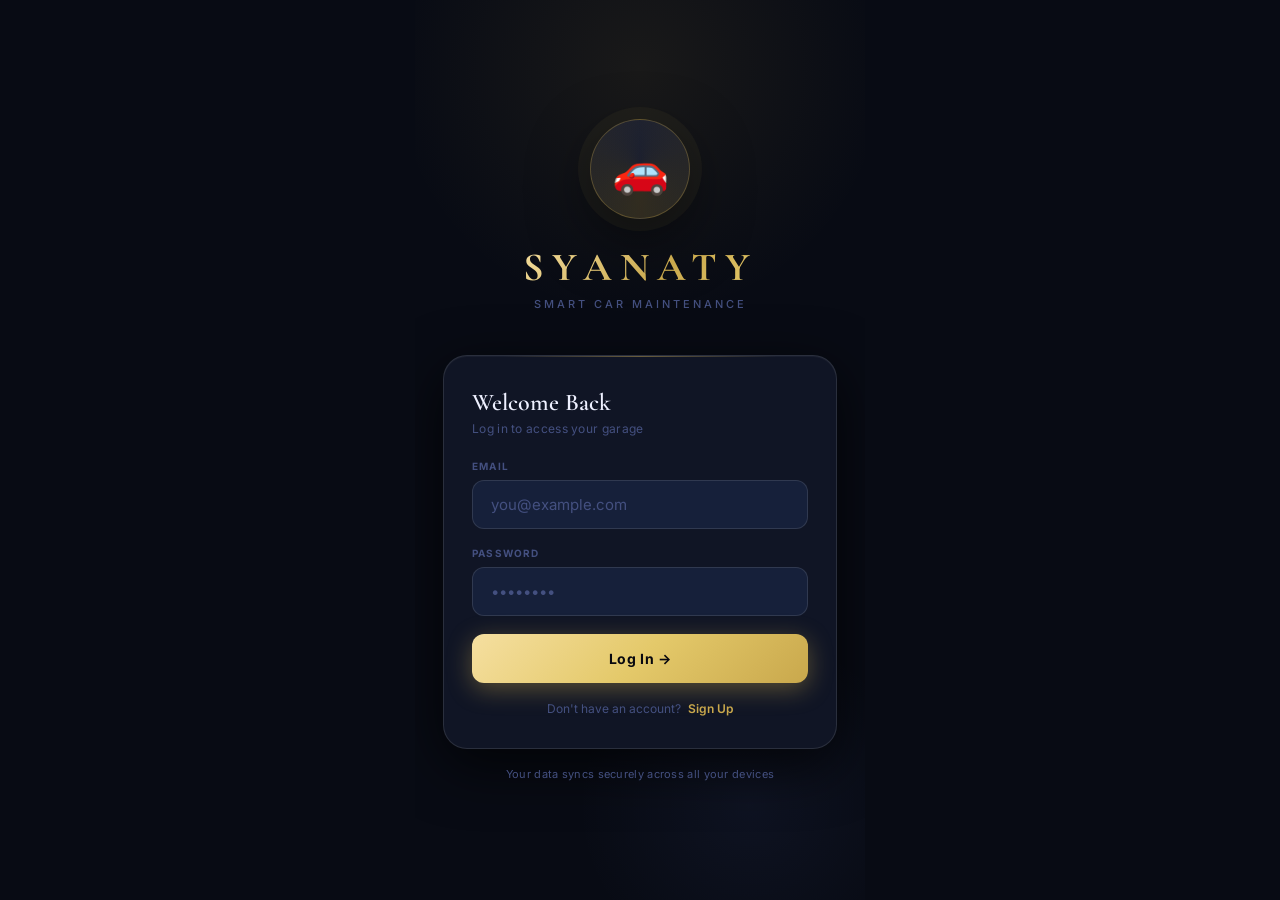
==== index.html @ b3ed62c1 "remove subfolder" ====
<!DOCTYPE html>
<html lang="en" dir="ltr">
<head>
<meta charset="UTF-8">
<meta name="viewport" content="width=device-width, initial-scale=1.0, maximum-scale=1.0, user-scalable=no">
<title>SYANATY – Smart Car Maintenance</title>

<!-- ═══ PWA / iOS META ═══ -->
<meta name="application-name" content="SYANATY">
<meta name="apple-mobile-web-app-capable" content="yes">
<meta name="apple-mobile-web-app-status-bar-style" content="black-translucent">
<meta name="apple-mobile-web-app-title" content="SYANATY">
<meta name="mobile-web-app-capable" content="yes">
<meta name="theme-color" content="#080B14">
<meta name="description" content="Smart Car Maintenance Tracker">
<link rel="preconnect" href="https://fonts.googleapis.com">
<link href="https://fonts.googleapis.com/css2?family=Cormorant+Garamond:wght@500;600;700&family=Inter:wght@400;500;600;700&display=swap" rel="stylesheet">
<link rel="stylesheet" href="styles.css">
</head>
<body>
<div id="app">

<!-- ══ LOGIN ══ -->
<div id="loginScreen">
  <div class="login-emblem">🚗</div>
  <div class="login-wordmark">SYANATY</div>
  <div class="login-tagline">Smart Car Maintenance</div>
  <div class="login-card">
    <div class="l-title" id="authTitle">Welcome Back</div>
    <div class="l-sub" id="authSub">Log in to access your garage</div>

    <div id="nameFieldWrap" style="display:none">
      <label class="f-label">Your Name</label>
      <input class="f-input" id="nameInput" type="text" placeholder="e.g. Ahmed" autocomplete="name">
    </div>

    <label class="f-label">Email</label>
    <input class="f-input" id="emailInput" type="email" placeholder="you@example.com" autocomplete="email">

    <label class="f-label">Password</label>
    <input class="f-input" id="passwordInput" type="password" placeholder="••••••••" autocomplete="current-password">

    <button class="btn-gold" id="authSubmitBtn" onclick="handleAuthSubmit()">Log In →</button>

    <div id="authError" style="display:none;color:var(--red);font-size:12px;margin-top:12px;text-align:center;line-height:1.6"></div>
    <div id="authLoading" style="display:none;color:var(--txt3);font-size:12px;margin-top:12px;text-align:center">Please wait…</div>

    <div style="text-align:center;margin-top:18px;font-size:12px;color:var(--txt3)">
      <span id="authToggleText">Don't have an account?</span>
      <a href="#" id="authToggleLink" onclick="toggleAuthMode();return false;" style="color:var(--gold);font-weight:600;text-decoration:none;margin-left:4px">Sign Up</a>
    </div>
  </div>
  <div class="l-footer">Your data syncs securely across all your devices</div>
</div>

<!-- ══ EMAIL CONFIRMATION PENDING ══ -->
<div id="confirmScreen" style="display:none;flex-direction:column;align-items:center;justify-content:center;min-height:100dvh;padding:32px 28px;background:var(--bg)">
  <div class="login-emblem">📧</div>
  <div class="login-wordmark" style="font-size:24px;letter-spacing:4px">CHECK YOUR EMAIL</div>
  <div class="login-card" style="text-align:center;margin-top:24px">
    <div class="l-title">Almost there!</div>
    <div class="l-sub" style="margin-bottom:20px">
      We sent a confirmation link to<br><strong id="confirmEmailDisplay" style="color:var(--gold2)"></strong>
    </div>
    <div style="font-size:13px;color:var(--txt2);line-height:1.7;margin-bottom:20px">
      Click the link in that email, then come back here and log in.
    </div>
    <button class="btn-gold" onclick="showLoginMode()">Back to Log In</button>
  </div>
</div>

<!-- ══ MAIN APP ══ -->
<div id="mainApp" style="display:none;flex-direction:column;height:100%;position:relative;overflow:hidden;">

  <div id="header">
    <div class="hdr-brand">
      <div class="hdr-icon">🚗</div>
      <div class="hdr-name">SYANATY</div>
    </div>
    <div class="hdr-car">
      <div class="hdr-car-name" id="headerCarName">My Car</div>
      <div class="hdr-odo">📍 <span id="headerOdo">0</span> km</div>
    </div>
    <div class="hdr-actions">
      <button class="icon-btn" title="Update Odometer" onclick="openModal('odoModal')">🔢</button>
      <button class="icon-btn" title="Toggle Theme" id="darkToggle" onclick="toggleDark()">☀️</button>
      <button class="icon-btn" title="Log Out" onclick="logout()">🚪</button>
    </div>
  </div>

  <div id="screens">

    <!-- GARAGE -->
    <div class="screen active" id="garageScreen">
      <div id="carCardContainer"></div>
      <div class="stats-grid" id="statsGrid"></div>
      <button class="add-car-btn" onclick="showToast('Multi-vehicle support coming soon!','info')">
        ＋ Add Another Vehicle
      </button>
    </div>

    <!-- CATALOG -->
    <div class="screen" id="catalogScreen">
      <div class="cat-header">
        <div>
          <div class="pg-title">Parts Catalog</div>
          <div class="pg-sub">Replacement interval tracking</div>
        </div>
        <button class="dev-btn" onclick="openDevPassword()">🛠️</button>
      </div>
      <div class="notice-banner">
        <span style="font-size:15px;flex-shrink:0;margin-top:1px">⚠️</span>
        <span>Egypt conditions — heat, dust, congestion — may reduce service intervals by up to 20%. Consider earlier replacements.</span>
      </div>
      <div id="partsList"></div>
    </div>

    <!-- HISTORY -->
    <div class="screen" id="historyScreen">
      <div class="pg-title">Maintenance History</div>
      <div class="pg-sub">Full service record</div>
      <button class="urgent-add-btn" onclick="openModal('urgentModal')">🚨 Add Urgent Record</button>
      <div class="filter-row">
        <button class="filter-btn active" id="filterAll"    onclick="setFilter('all')">All Records</button>
        <button class="filter-btn"        id="filterUrgent" onclick="setFilter('urgent')">Urgent Only</button>
      </div>
      <button class="export-btn" onclick="exportPDF()">📄 Export PDF Report</button>
      <div class="timeline" id="historyTimeline"></div>
    </div>

    <!-- EXPENSES -->
    <div class="screen" id="expensesScreen">
      <div class="pg-title">Expense Tracker</div>
      <div class="pg-sub">Monthly spending overview</div>
      <select class="month-sel" id="monthSelector" onchange="renderExpenses()"></select>
      <div class="exp-cards">
        <div class="exp-card fuel">
          <div class="exp-icon">⛽</div>
          <div class="exp-amt" id="fuelTotal">0</div>
          <div class="exp-lbl">Fuel · EGP</div>
        </div>
        <div class="exp-card maint">
          <div class="exp-icon">🔧</div>
          <div class="exp-amt" id="maintTotal">0</div>
          <div class="exp-lbl">Service · EGP</div>
        </div>
      </div>
      <div class="total-card">
        <div class="total-lbl">Total This Month</div>
        <div class="total-amt" id="monthTotal">0 EGP</div>
      </div>
      <button class="add-exp-btn" onclick="openModal('fuelModal')">⛽ Add Fuel Expense</button>
      <div class="txn-list" id="transactionList"></div>
    </div>

    <!-- PART DETAIL -->
    <div class="screen" id="partDetailScreen">
      <button class="back-btn" onclick="closePartDetail()">← Back to Catalog</button>
      <div class="pg-title" id="detailPartName"></div>
      <div class="detail-circ" id="detailCircle"></div>
      <div class="detail-grid" id="detailGrid"></div>
      <div class="tips-box" id="detailTips"></div>
      <div style="margin-top:14px">
        <button class="replace-btn" id="detailReplaceBtn" style="margin-left:0;font-size:14px;padding:14px">✅ Mark as Replaced</button>
      </div>
    </div>

  </div><!-- /screens -->

  <div id="bottomNav">
    <button class="nav-tab active" data-tab="garageScreen"  onclick="switchTab('garageScreen',this)">
      <span class="nav-icon">🏠</span><span class="nav-lbl">Garage</span>
    </button>
    <button class="nav-tab" data-tab="catalogScreen" onclick="switchTab('catalogScreen',this)">
      <span class="nav-icon">📋</span><span class="nav-lbl">Catalog</span>
    </button>
    <button class="nav-tab" data-tab="historyScreen" onclick="switchTab('historyScreen',this)">
      <span class="nav-icon">🕐</span><span class="nav-lbl">History</span>
    </button>
    <button class="nav-tab" data-tab="expensesScreen" onclick="switchTab('expensesScreen',this)">
      <span class="nav-icon">💰</span><span class="nav-lbl">Expenses</span>
    </button>
  </div>

</div><!-- /mainApp -->
</div><!-- /app -->


<div id="toast"></div>

<!-- CONFIRM -->
<div class="conf-ov" id="confirmOverlay">
  <div class="conf-box">
    <div class="conf-icon" id="confirmIcon">⚠️</div>
    <div class="conf-title" id="confirmTitle">Are you sure?</div>
    <div class="conf-msg"   id="confirmMsg">This action cannot be undone.</div>
    <div class="conf-acts">
      <button class="btn-ms" style="flex:1" onclick="closeConfirm()">Cancel</button>
      <button class="btn-mp red" style="flex:1" id="confirmOkBtn">Delete</button>
    </div>
  </div>
</div>


<!-- MODAL: Edit Car -->
<div class="modal-ov" id="carModal"><div class="modal">
  <span class="modal-handle"></span>
  <div class="modal-title">Edit Vehicle</div>
  <div class="modal-field"><label>Vehicle Name</label><input class="modal-input" id="editCarName" placeholder="e.g. My Peugeot 208"></div>
  <div class="modal-field"><label>Year</label><input class="modal-input" id="editCarYear" type="number" placeholder="2020"></div>
  <div class="modal-field">
    <label>Vehicle Icon</label>
    <div style="display:flex;align-items:center;gap:14px;margin-top:6px">
      <span id="selectedEmoji" style="font-size:34px">🚗</span>
      <div style="display:flex;gap:10px;flex-wrap:wrap">
        ${['🚗','🚙','🚕','🏎️','🚐','🚌','🛻','🚓'].map(e=>`<button onclick="selectEmoji('${e}')" style="font-size:24px;background:none;border:none;cursor:pointer;transition:transform .15s" onmouseover="this.style.transform='scale(1.3)'" onmouseout="this.style.transform='scale(1)'">${e}</button>`).join('')}
      </div>
    </div>
  </div>
  <div class="modal-actions">
    <button class="btn-ms" onclick="closeModal('carModal')">Cancel</button>
    <button class="btn-mp" onclick="saveCarDetails()">Save Changes</button>
  </div>
</div></div>

<!-- MODAL: Odometer -->
<div class="modal-ov" id="odoModal"><div class="modal">
  <span class="modal-handle"></span>
  <div class="modal-title">Update Odometer</div>
  <div class="modal-field"><label>Current Reading (km)</label><input class="modal-input" id="newOdo" type="number" placeholder="e.g. 45000"></div>
  <div class="modal-actions">
    <button class="btn-ms" onclick="closeModal('odoModal')">Cancel</button>
    <button class="btn-mp" onclick="updateOdometer()">Update</button>
  </div>
</div></div>

<!-- MODAL: Replace -->
<div class="modal-ov" id="replaceModal"><div class="modal">
  <span class="modal-handle"></span>
  <div class="modal-title">Mark as Replaced</div>
  <div style="background:var(--gold-a);border:1px solid var(--gold-b);border-radius:var(--r-xs);padding:12px 14px;margin-bottom:18px;font-size:13px;color:var(--gold2);font-weight:600" id="replacePartName"></div>
  <div class="modal-field"><label>Replacement Date</label><input class="modal-input" id="replaceDate" type="date"></div>
  <div class="modal-field"><label>Odometer at Replacement (km)</label><input class="modal-input" id="replaceKM" type="number"></div>
  <div class="modal-field"><label>Cost (EGP)</label><input class="modal-input" id="replaceCost" type="number" placeholder="e.g. 350"></div>
  <div class="modal-actions">
    <button class="btn-ms" onclick="closeModal('replaceModal')">Cancel</button>
    <button class="btn-mp" onclick="confirmReplacement()">✅ Confirm</button>
  </div>
</div></div>

<!-- MODAL: Dev Password -->
<div class="modal-ov" id="devPwModal"><div class="modal">
  <span class="modal-handle"></span>
  <div class="modal-title">🛠️ Developer Access</div>
  <div class="modal-field"><label>Password</label><input class="modal-input" id="devPwInput" type="password" placeholder="Enter password"></div>
  <div class="modal-actions">
    <button class="btn-ms" onclick="closeModal('devPwModal')">Cancel</button>
    <button class="btn-mp" onclick="checkDevPassword()">Unlock</button>
  </div>
</div></div>

<!-- MODAL: Dev Panel -->
<div class="modal-ov" id="devModal"><div class="modal">
  <span class="modal-handle"></span>
  <div class="dev-ph">
    <div class="modal-title" style="margin-bottom:0">🛠️ Developer Panel</div>
    <button class="icon-btn" onclick="closeModal('devModal')">✕</button>
  </div>
  <div id="devPartsList"></div>
  <div class="add-part-sec">
    <h3>Add New Part</h3>
    <div class="modal-field"><label>Part Name</label><input class="modal-input" id="newPartName" placeholder="e.g. Cabin Air Filter"></div>
    <div class="modal-field"><label>Interval (km)</label><input class="modal-input" id="newPartKM" type="number" placeholder="15000"></div>
    <div class="modal-field"><label>Interval (months)</label><input class="modal-input" id="newPartMonths" type="number" placeholder="12"></div>
    <div class="modal-field"><label>Cost (EGP)</label><input class="modal-input" id="newPartCost" type="number" placeholder="200"></div>
    <button class="btn-mp" style="width:100%" onclick="addNewPart()">Add Part</button>
  </div>
</div></div>

<!-- MODAL: Edit Part -->
<div class="modal-ov" id="editPartModal"><div class="modal">
  <span class="modal-handle"></span>
  <div class="modal-title">Edit Part</div>
  <input type="hidden" id="editPartId">
  <div class="modal-field"><label>Part Name</label><input class="modal-input" id="editPartName"></div>
  <div class="modal-field"><label>Interval (km)</label><input class="modal-input" id="editPartKM" type="number"></div>
  <div class="modal-field"><label>Interval (months)</label><input class="modal-input" id="editPartMonths" type="number"></div>
  <div class="modal-field"><label>Last Replaced KM</label><input class="modal-input" id="editPartLastKM" type="number"></div>
  <div class="modal-field"><label>Last Replaced Date</label><input class="modal-input" id="editPartLastDate" type="date"></div>
  <div class="modal-field"><label>Cost (EGP)</label><input class="modal-input" id="editPartCost" type="number"></div>
  <div class="modal-actions">
    <button class="btn-ms" onclick="closeModal('editPartModal')">Cancel</button>
    <button class="btn-mp" onclick="savePartEdit()">Save</button>
  </div>
</div></div>

<!-- MODAL: Urgent -->
<div class="modal-ov" id="urgentModal"><div class="modal">
  <span class="modal-handle"></span>
  <div class="modal-title">🚨 Urgent Record</div>
  <div class="modal-field"><label>Service / Issue</label><input class="modal-input" id="urgentService" placeholder="e.g. Brake failure repair"></div>
  <div class="modal-field"><label>Date</label><input class="modal-input" id="urgentDate" type="date"></div>
  <div class="modal-field"><label>Odometer (km)</label><input class="modal-input" id="urgentMileage" type="number"></div>
  <div class="modal-field"><label>Cost (EGP)</label><input class="modal-input" id="urgentCost" type="number"></div>
  <div class="modal-actions">
    <button class="btn-ms" onclick="closeModal('urgentModal')">Cancel</button>
    <button class="btn-mp red" onclick="saveUrgentRecord()">Add Record</button>
  </div>
</div></div>

<!-- MODAL: Edit History -->
<div class="modal-ov" id="editHistoryModal"><div class="modal">
  <span class="modal-handle"></span>
  <div class="modal-title">Edit Record</div>
  <input type="hidden" id="editHistoryId">
  <div class="modal-field"><label>Service</label><input class="modal-input" id="editHistoryService"></div>
  <div class="modal-field"><label>Date</label><input class="modal-input" id="editHistoryDate" type="date"></div>
  <div class="modal-field"><label>Odometer (km)</label><input class="modal-input" id="editHistoryMileage" type="number"></div>
  <div class="modal-field"><label>Cost (EGP)</label><input class="modal-input" id="editHistoryCost" type="number"></div>
  <div class="modal-actions">
    <button class="btn-ms" onclick="closeModal('editHistoryModal')">Cancel</button>
    <button class="btn-mp" onclick="saveHistoryEdit()">Save Changes</button>
  </div>
</div></div>

<!-- MODAL: Parts Alert -->
<div class="modal-ov" id="partsAlertModal"><div class="modal">
  <span class="modal-handle"></span>
  <div style="display:flex;align-items:center;gap:12px;margin-bottom:20px">
    <span id="partsAlertIcon" style="font-size:26px"></span>
    <div class="modal-title" style="margin-bottom:0" id="partsAlertTitle"></div>
  </div>
  <div id="partsAlertList"></div>
  <div style="margin-top:16px">
    <button class="btn-mp" onclick="closeModal('partsAlertModal');switchTab('catalogScreen',document.querySelector('[data-tab=catalogScreen]'))">View Full Catalog →</button>
  </div>
</div></div>

<!-- MODAL: Fuel -->
<div class="modal-ov" id="fuelModal"><div class="modal">
  <span class="modal-handle"></span>
  <div class="modal-title">⛽ Add Fuel Expense</div>
  <div class="modal-field"><label>Amount (EGP)</label><input class="modal-input" id="fuelAmount" type="number" placeholder="e.g. 500"></div>
  <div class="modal-field"><label>Note</label><input class="modal-input" id="fuelNote" placeholder="e.g. Full tank"></div>
  <div class="modal-field"><label>Date</label><input class="modal-input" id="fuelDate" type="date"></div>
  <div class="modal-actions">
    <button class="btn-ms" onclick="closeModal('fuelModal')">Cancel</button>
    <button class="btn-mp grn" onclick="saveFuelExpense()">Add Expense</button>
  </div>
</div></div>

<script>
// ══════════════════════════════════════════
//  API CONFIG
// ══════════════════════════════════════════
const API_BASE = 'https://momenihab.pythonanywhere.com';

const TIPS = {
  'Engine Oil':          ['Change oil every 5,000 km in Egyptian climate — heat degrades oil faster.','Use full-synthetic for better protection at high temperatures.','Check oil level monthly between changes.'],
  'Oil Filter':          ['Always replace the oil filter with every oil change.','A clogged filter reduces engine protection significantly.','Use OEM or quality aftermarket filters.'],
  'Air Filter':          ['Dusty Cairo roads clog filters faster — inspect every 5,000 km.','A dirty filter reduces fuel efficiency by up to 10%.','Tap gently to remove loose dust between changes.'],
  'Brake Pads (Front)':  ['Squealing sounds mean brake pads need inspection immediately.','City traffic causes faster brake wear than highway driving.','Always replace front pads as a pair.'],
  'Brake Pads (Rear)':   ['Monitor rear pads alongside front — replace as sets where possible.','Softer rear pads degrade faster with heavy loads.'],
  'Spark Plugs':         ['Worn plugs cause rough idling and poor fuel economy.','Iridium plugs last significantly longer than standard copper.','Check plug condition during every major tune-up.'],
  'Battery':             ['Extreme summer heat reduces battery life significantly.','Clean terminal corrosion with a baking soda solution.','Test battery health annually after the second year.'],
  'Timing Belt':         ['Never delay timing belt replacement — failure destroys the engine.','Always replace the water pump and tensioner at the same time.','Record the exact mileage and date of every replacement.'],
};

const DEFAULT_PARTS_SEED = [
  {name:'Engine Oil',           interval_km:5000,  interval_months:3,  cost_new:350},
  {name:'Oil Filter',           interval_km:5000,  interval_months:3,  cost_new:80},
  {name:'Air Filter',           interval_km:15000, interval_months:12, cost_new:150},
  {name:'Cabin Air Filter',     interval_km:15000, interval_months:12, cost_new:120},
  {name:'Spark Plugs',          interval_km:30000, interval_months:24, cost_new:600},
  {name:'Brake Pads (Front)',   interval_km:30000, interval_months:24, cost_new:800},
  {name:'Brake Pads (Rear)',    interval_km:50000, interval_months:36, cost_new:600},
  {name:'Timing Belt',          interval_km:60000, interval_months:48, cost_new:2500},
  {name:'Coolant',              interval_km:40000, interval_months:24, cost_new:400},
  {name:'Transmission Fluid',   interval_km:60000, interval_months:48, cost_new:900},
  {name:'Brake Fluid',          interval_km:40000, interval_months:24, cost_new:250},
  {name:'Battery',              interval_km:80000, interval_months:48, cost_new:3000},
  {name:'Tire Rotation',        interval_km:10000, interval_months:6,  cost_new:200},
  {name:'Wipers',               interval_km:20000, interval_months:12, cost_new:200},
  {name:'Power Steering Fluid', interval_km:50000, interval_months:36, cost_new:300},
];

function ds(offset=0) {
  const d=new Date(); d.setDate(d.getDate()+offset);
  return d.toISOString().split('T')[0];
}

// ══════════════════════════════════════════
//  SESSION (tokens persist so a refresh doesn't log you out;
//  the actual car/parts/history/expenses data is NOT cached here —
//  it's re-fetched from the API each login, kept only in memory after that)
// ══════════════════════════════════════════
function loadSession(){ try{const v=localStorage.getItem('sy_session');return v?JSON.parse(v):null}catch{return null} }
function saveSession(s){ localStorage.setItem('sy_session', JSON.stringify(s)); }
function clearSession(){ localStorage.removeItem('sy_session'); }

let session  = loadSession();          // {access_token, refresh_token, user_id, email}
let car      = null;
let parts    = [];
let history  = [];
let expenses = {};                     // keyed by "YYYY-MM" -> {fuel, maintenance, entries:[]}
let isDark   = (localStorage.getItem('sy_dark') !== 'false');  // theme pref can stay local, it's not user data
let hFilter  = 'all';
let curPartId= null;
let authMode = 'login'; // 'login' | 'signup'

// ══════════════════════════════════════════
//  API CLIENT
// ══════════════════════════════════════════
async function api(path, { method='GET', body=null, auth=true } = {}) {
  const headers = { 'Content-Type': 'application/json' };
  if (auth) {
    if (!session?.access_token) throw new Error('Not logged in');
    headers['Authorization'] = 'Bearer ' + session.access_token;
  }
  let res;
  try {
    res = await fetch(API_BASE + path, {
      method,
      headers,
      body: body ? JSON.stringify(body) : undefined,
    });
  } catch (e) {
    throw new Error('Could not reach the server. Check your connection and try again.');
  }
  let data;
  try { data = await res.json(); } catch { data = null; }
  if (!res.ok) {
    throw new Error(data?.detail || `Request failed (${res.status})`);
  }
  return data;
}


// ══════════════════════════════════════════
//  BOOT
// ══════════════════════════════════════════
window.addEventListener('DOMContentLoaded',()=>{
  applyTheme();
  setupMonths();
  if (session?.access_token) {
    bootApp();
  }
});

function applyTheme(){
  const on=!isDark;
  document.documentElement.classList.toggle('light',on);
  const btn=document.getElementById('darkToggle');
  if(btn) btn.textContent = isDark?'☀️':'🌙';
}
function toggleDark(){ isDark=!isDark; localStorage.setItem('sy_dark', isDark); applyTheme(); }

// ══════════════════════════════════════════
//  AUTH — SIGNUP / LOGIN
// ══════════════════════════════════════════
function toggleAuthMode(){
  authMode = authMode === 'login' ? 'signup' : 'login';
  document.getElementById('nameFieldWrap').style.display = authMode === 'signup' ? 'block' : 'none';
  document.getElementById('authTitle').textContent = authMode === 'signup' ? 'Create Account' : 'Welcome Back';
  document.getElementById('authSub').textContent = authMode === 'signup' ? 'Sign up to start tracking' : 'Log in to access your garage';
  document.getElementById('authSubmitBtn').textContent = authMode === 'signup' ? 'Sign Up →' : 'Log In →';
  document.getElementById('authToggleText').textContent = authMode === 'signup' ? 'Already have an account?' : "Don't have an account?";
  document.getElementById('authToggleLink').textContent = authMode === 'signup' ? 'Log In' : 'Sign Up';
  hideAuthError();
}
function showLoginMode(){
  document.getElementById('confirmScreen').style.display='none';
  document.getElementById('loginScreen').style.display='flex';
  if (authMode !== 'login') toggleAuthMode();
}
function hideAuthError(){ document.getElementById('authError').style.display='none'; }
function showAuthError(msg){
  const el=document.getElementById('authError');
  el.textContent = msg; el.style.display='block';
}
function setAuthLoading(on){
  document.getElementById('authLoading').style.display = on ? 'block' : 'none';
  document.getElementById('authSubmitBtn').style.display = on ? 'none' : 'block';
}

async function handleAuthSubmit(){
  hideAuthError();
  const email = document.getElementById('emailInput').value.trim();
  const password = document.getElementById('passwordInput').value;
  if (!email || !password) { showAuthError('Please enter both email and password.'); return; }

  if (authMode === 'signup') {
    const name = document.getElementById('nameInput').value.trim();
    if (!name) { showAuthError('Please enter your name.'); return; }
    setAuthLoading(true);
    try {
      const result = await api('/auth/signup', { auth:false, method:'POST', body:{ email, password, name } });
      setAuthLoading(false);
      if (result.access_token) {
        // Email confirmation not required on this Supabase project — log straight in
        session = { access_token: result.access_token, refresh_token: result.refresh_token, user_id: result.user_id, email: result.email };
        saveSession(session);
        await seedDefaultParts(); // first-time setup
        await bootApp();
      } else {
        // Email confirmation required — show the pending screen
        document.getElementById('confirmEmailDisplay').textContent = email;
        document.getElementById('loginScreen').style.display='none';
        document.getElementById('confirmScreen').style.display='flex';
      }
    } catch (e) {
      setAuthLoading(false);
      showAuthError(e.message);
    }
  } else {
    setAuthLoading(true);
    try {
      const result = await api('/auth/login', { auth:false, method:'POST', body:{ email, password } });
      setAuthLoading(false);
      session = { access_token: result.access_token, refresh_token: result.refresh_token, user_id: result.user_id, email: result.email };
      saveSession(session);
      await bootApp();
    } catch (e) {
      setAuthLoading(false);
      showAuthError(e.message);
    }
  }
}

function logout(){
  showConfirm('Log Out?', 'You can log back in anytime — your data stays safely in the cloud.', () => {
    session = null; clearSession();
    car = null; parts = []; history = []; expenses = {};
    document.getElementById('mainApp').style.display='none';
    document.getElementById('confirmScreen').style.display='none';
    document.getElementById('loginScreen').style.display='flex';
    document.getElementById('emailInput').value='';
    document.getElementById('passwordInput').value='';
  }, '👋');
}

// Seeds the default 15-part catalog for a brand-new account (one-time, after first signup)
async function seedDefaultParts(){
  try {
    const cars = await api('/cars');
    const myCar = cars[0];
    if (!myCar) return;
    for (const p of DEFAULT_PARTS_SEED) {
      await api('/parts', { method:'POST', body:{
        car_id: myCar.id,
        name: p.name,
        interval_km: p.interval_km,
        interval_months: p.interval_months,
        last_replaced_km: 0,
        last_replaced_date: ds(-30),
        cost_new: p.cost_new,
      }});
    }
  } catch (e) {
    console.error('Seeding default parts failed:', e);
  }
}

// ══════════════════════════════════════════
//  APP BOOT — loads all data fresh from the API, then shows the app
// ══════════════════════════════════════════
async function bootApp(){
  document.getElementById('loginScreen').style.display='none';
  document.getElementById('confirmScreen').style.display='none';
  try {
    const cars = await api('/cars');
    if (!cars.length) {
      // Edge case: account exists but has no car yet (shouldn't normally happen)
      const created = await api('/cars', { method:'POST', body:{ name:'My Car', year:2020, emoji:'🚗', odometer:0 } });
      car = created;
      await seedDefaultParts();
    } else {
      car = cars[0];
    }
    await Promise.all([ loadParts(), loadHistory() ]);
    document.getElementById('mainApp').style.display='flex';
    renderAll();
  } catch (e) {
    showToast(e.message || 'Could not load your data. Please try again.', 'error');
    // If the token is bad/expired, send back to login
    if (String(e.message).toLowerCase().includes('expired') || String(e.message).toLowerCase().includes('invalid')) {
      session = null; clearSession();
      document.getElementById('loginScreen').style.display='flex';
    }
  }
}

async function loadParts(){
  const raw = await api(`/parts?car_id=${car.id}`);
  parts = raw.map(fromApiPart);
}
async function loadHistory(){
  const raw = await api(`/history?car_id=${car.id}`);
  history = raw.map(fromApiHistory);
}
async function loadExpensesForMonth(month){
  const raw = await api(`/expenses?car_id=${car.id}&month=${month}`);
  const entries = raw.map(fromApiExpense);
  const fuel = entries.filter(e=>e.type==='fuel').reduce((s,e)=>s+e.amount,0);
  const maintenance = entries.filter(e=>e.type==='maintenance').reduce((s,e)=>s+e.amount,0);
  expenses[month] = { fuel, maintenance, entries };
}

// ── snake_case (API) <-> camelCase (frontend) translation ──
function fromApiPart(p){
  return {
    id: p.id, name: p.name,
    intervalKM: p.interval_km, intervalMonths: p.interval_months,
    lastReplacedKM: p.last_replaced_km, lastReplacedDate: p.last_replaced_date,
    costNew: Number(p.cost_new),
  };
}
function fromApiHistory(h){
  return { id:h.id, date:h.date, mileage:h.mileage, service:h.service, cost:Number(h.cost), urgent:h.urgent };
}
function fromApiExpense(e){
  return { id:e.id, type:e.type, amount:Number(e.amount), note:e.note, date:e.date };
}

function renderAll(){ renderHeader();renderGarage();renderCatalog();renderHistory();renderExpenses(); }

// ══════════════════════════════════════════
//  HEADER
// ══════════════════════════════════════════
function renderHeader(){
  document.getElementById('headerCarName').textContent=car.emoji+' '+car.name;
  document.getElementById('headerOdo').textContent=fmt(car.odometer);
}

// ══════════════════════════════════════════
//  TABS
// ══════════════════════════════════════════
function switchTab(id,btn){
  document.querySelectorAll('.screen').forEach(s=>s.classList.remove('active'));
  document.querySelectorAll('.nav-tab').forEach(t=>t.classList.remove('active'));
  document.getElementById(id).classList.add('active');
  btn.classList.add('active');
  if(id==='expensesScreen') renderExpenses();
}

// ══════════════════════════════════════════
//  GARAGE
// ══════════════════════════════════════════
function renderGarage(){
  document.getElementById('carCardContainer').innerHTML=`
    <div class="car-card ani">
      <span class="cc-emoji">${car.emoji}</span>
      <div class="cc-eyebrow">Your Vehicle</div>
      <div class="cc-name">${car.name}</div>
      <span class="cc-year">${car.year}</span>
      <div class="cc-divider"></div>
      <div class="cc-odo-label">Current Odometer</div>
      <div class="cc-odo-row">
        <div class="cc-odo-val">${fmt(car.odometer)}</div>
        <div class="cc-odo-unit">km</div>
      </div>
      <div class="cc-actions">
        <button class="cc-btn" onclick="openEditCar()">✏️ Edit Details</button>
        <button class="cc-btn" onclick="openModal('odoModal')">🔢 Update KM</button>
      </div>
    </div>`;

  const urg=parts.filter(p=>calcLife(p)<15).length;
  const att=parts.filter(p=>{const l=calcLife(p);return l>=15&&l<30;}).length;
  const tot=history.reduce((s,h)=>s+(h.cost||0),0);

  document.getElementById('statsGrid').innerHTML=`
    <div class="stat-card s-red clickable" onclick="showPartsModal('urgent')">
      <div class="stat-icon-ring si-red">⚠️</div>
      <div class="stat-val c-red">${urg}</div>
      <div class="stat-label">Urgent Parts</div>
      <div class="stat-hint sh-red">Tap to view →</div>
    </div>
    <div class="stat-card s-amber clickable" onclick="showPartsModal('attention')">
      <div class="stat-icon-ring si-amber">🔔</div>
      <div class="stat-val c-amber">${att}</div>
      <div class="stat-label">Need Attention</div>
      <div class="stat-hint sh-amber">Tap to view →</div>
    </div>
    <div class="stat-card">
      <div class="stat-icon-ring si-blue">📋</div>
      <div class="stat-val">${history.length}</div>
      <div class="stat-label">Services Done</div>
    </div>
    <div class="stat-card">
      <div class="stat-icon-ring si-gold">💰</div>
      <div class="stat-val" style="font-size:20px">${fmt(tot)}</div>
      <div class="stat-label">Total Spent (EGP)</div>
    </div>`;
}

// ══════════════════════════════════════════
//  CATALOG
// ══════════════════════════════════════════
function calcLife(p){ return Math.max(0,Math.min(100,((p.intervalKM-(car.odometer-p.lastReplacedKM))/p.intervalKM)*100)); }
function calcExpiry(p){ const d=new Date(p.lastReplacedDate); d.setMonth(d.getMonth()+p.intervalMonths); return d.toISOString().split('T')[0]; }
function calcRemKM(p){ return Math.max(0,p.intervalKM-(car.odometer-p.lastReplacedKM)); }

function renderCatalog(){
  const list=document.getElementById('partsList');
  if(!parts.length){list.innerHTML='<div class="empty"><div class="empty-ico">🔧</div><div class="empty-txt">No parts in catalog. Use the developer panel to add some.</div></div>';return;}
  list.innerHTML=parts.map(p=>{
    const life=calcLife(p), remKM=calcRemKM(p), expiry=calcExpiry(p);
    const bc=life<15?'bg-crit':life<30?'bg-warn':'bg-good';
    const bt=life<15?'Critical':life<30?'Soon':'Good';
    const cc=life<15?'urgent':life<30?'warning':'';
    return `<div class="part-card ${cc} ani" onclick="openDetail('${p.id}')">
      <div class="part-hdr">
        <div class="part-name">${p.name}</div>
        <span class="part-badge ${bc}">${bt}</span>
      </div>
      <div class="part-body">
        <div>${svg(life,56)}</div>
        <div class="part-info">
          <div class="part-row"><span class="pr-lbl">Remaining</span><span class="pr-val" style="color:${life<15?'var(--red)':life<30?'var(--amber)':'var(--green)'};font-family:var(--serif);font-size:14px">${life.toFixed(0)}%</span></div>
          <div class="part-row"><span class="pr-lbl">KM left</span><span class="pr-val">${fmt(remKM)} km</span></div>
          <div class="part-row"><span class="pr-lbl">Due date</span><span class="pr-val">${expiry}</span></div>
          <div class="part-row"><span class="pr-lbl">Interval</span><span class="pr-val">${fmt(p.intervalKM)} km</span></div>
        </div>
      </div>
      <button class="replace-btn ${life<15?'crit':''}" onclick="event.stopPropagation();openReplaceModal('${p.id}')">✅ Mark as Replaced</button>
    </div>`;
  }).join('');
}

function svg(pct,size=80,fs='11'){
  const r=(size-10)/2, circ=2*Math.PI*r, off=circ*(1-pct/100);
  const c=pct<15?'var(--red)':pct<30?'var(--amber)':'var(--green)';
  return `<svg width="${size}" height="${size}" viewBox="0 0 ${size} ${size}" class="circ-svg">
    <circle class="circ-bg" cx="${size/2}" cy="${size/2}" r="${r}"/>
    <circle class="circ-fg" cx="${size/2}" cy="${size/2}" r="${r}" stroke="${c}" stroke-dasharray="${circ}" stroke-dashoffset="${off}"/>
    <text class="circ-txt" x="${size/2}" y="${size/2+4}" text-anchor="middle" fill="${c}" font-size="${fs}" font-weight="700">${pct.toFixed(0)}%</text>
  </svg>`;
}

// ══════════════════════════════════════════
//  PART DETAIL
// ══════════════════════════════════════════
function openDetail(id){
  curPartId=id;
  const p=parts.find(x=>x.id===id);
  const life=calcLife(p), remKM=calcRemKM(p), expiry=calcExpiry(p);
  document.getElementById('detailPartName').textContent=p.name;
  document.getElementById('detailCircle').innerHTML=svg(life,160,'18');
  document.getElementById('detailGrid').innerHTML=`
    <div class="d-stat"><div class="ds-lbl">Remaining Life</div><div class="ds-val" style="color:${life<15?'var(--red)':life<30?'var(--amber)':'var(--green)'}">${life.toFixed(1)}%</div></div>
    <div class="d-stat"><div class="ds-lbl">KM Remaining</div><div class="ds-val">${fmt(remKM)} km</div></div>
    <div class="d-stat"><div class="ds-lbl">Due Date</div><div class="ds-val">${expiry}</div></div>
    <div class="d-stat"><div class="ds-lbl">Interval</div><div class="ds-val">${fmt(p.intervalKM)} km</div></div>
    <div class="d-stat"><div class="ds-lbl">Last Replaced</div><div class="ds-val">${p.lastReplacedDate}</div></div>
    <div class="d-stat"><div class="ds-lbl">Replaced at KM</div><div class="ds-val">${fmt(p.lastReplacedKM)}</div></div>`;
  const tips=(TIPS[p.name])||['Check this component regularly.','Follow manufacturer recommendations.','Keep records of all replacements.'];
  document.getElementById('detailTips').innerHTML=`
    <div class="tips-hdr">💡 Maintenance Tips</div>
    ${tips.map(t=>`<div class="tip-line">${t}</div>`).join('')}`;
  document.getElementById('detailReplaceBtn').onclick=()=>openReplaceModal(id);
  document.querySelectorAll('.screen').forEach(s=>s.classList.remove('active'));
  document.getElementById('partDetailScreen').classList.add('active');
}
function closePartDetail(){
  document.querySelectorAll('.screen').forEach(s=>s.classList.remove('active'));
  document.getElementById('catalogScreen').classList.add('active');
}

// ══════════════════════════════════════════
//  PARTS ALERT MODAL
// ══════════════════════════════════════════
function showPartsModal(type){
  const isUrgent=type==='urgent';
  const filtered=parts.filter(p=>{const l=calcLife(p);return isUrgent?l<15:(l>=15&&l<30);}).sort((a,b)=>calcLife(a)-calcLife(b));
  document.getElementById('partsAlertIcon').textContent=isUrgent?'⚠️':'🔔';
  document.getElementById('partsAlertTitle').textContent=isUrgent?'Urgent Parts':'Need Attention';
  if(!filtered.length){
    document.getElementById('partsAlertList').innerHTML=`<div style="text-align:center;padding:28px 0;color:var(--txt3);font-size:14px">${isUrgent?'✅ No urgent parts right now!':'✅ All parts are in good shape!'}</div>`;
  } else {
    const ac=isUrgent?'var(--red)':'var(--amber)';
    const bg=isUrgent?'var(--red-a)':'var(--amber-a)';
    const bd=isUrgent?'rgba(255,92,122,.2)':'rgba(245,158,11,.2)';
    document.getElementById('partsAlertList').innerHTML=filtered.map(p=>{
      const life=calcLife(p),remKM=calcRemKM(p);
      return `<div style="background:${bg};border:1px solid ${bd};border-radius:var(--r-sm);padding:14px;margin-bottom:10px;display:flex;align-items:center;gap:12px">
        <div style="flex-shrink:0">${svg(life,52,'10')}</div>
        <div style="flex:1;min-width:0">
          <div style="font-size:14px;font-weight:700;color:var(--txt);margin-bottom:4px">${p.name}</div>
          <div style="font-size:12px;color:${ac};font-weight:700">${fmt(remKM)} km remaining</div>
          <div style="font-size:10px;color:var(--txt3);margin-top:3px;text-transform:uppercase;letter-spacing:.5px">Due: ${calcExpiry(p)}</div>
        </div>
        <button onclick="closeModal('partsAlertModal');openReplaceModal('${p.id}')" style="flex-shrink:0;padding:9px 12px;border-radius:var(--r-xs);border:none;background:${ac};color:${isUrgent?'white':'#080B14'};font-family:var(--sans);font-size:11px;font-weight:700;cursor:pointer;letter-spacing:.3px">Replace</button>
      </div>`;
    }).join('');
  }
  openModal('partsAlertModal');
}

// ══════════════════════════════════════════
//  HISTORY
// ══════════════════════════════════════════
function setFilter(f){
  hFilter=f;
  document.getElementById('filterAll').classList.toggle('active',f==='all');
  document.getElementById('filterUrgent').classList.toggle('active',f==='urgent');
  renderHistory();
}
function renderHistory(){
  const tl=document.getElementById('historyTimeline');
  let recs=[...history].sort((a,b)=>b.date.localeCompare(a.date));
  if(hFilter==='urgent') recs=recs.filter(r=>r.urgent);
  if(!recs.length){tl.innerHTML='<div class="empty"><div class="empty-ico">🕐</div><div class="empty-txt">No records yet. Services will appear here after marking parts as replaced.</div></div>';return;}
  tl.innerHTML=recs.map(r=>`
    <div class="tl-item ${r.urgent?'urgent-rec':''}">
      <div class="tl-service">${r.urgent?'🚨':'🔧'} ${r.service}</div>
      <div class="tl-meta">
        <span>📅 ${r.date}</span>
        <span>📍 ${fmt(r.mileage)} km</span>
        <span>💰 ${fmt(r.cost)} EGP</span>
      </div>
      <div class="tl-actions">
        <button class="tl-edit" onclick="openEditHistory('${r.id}')">✏️ Edit</button>
        <button class="tl-del"  onclick="deleteHistory('${r.id}')">🗑 Delete</button>
      </div>
    </div>`).join('');
}
async function saveUrgentRecord(){
  const service=document.getElementById('urgentService').value.trim();
  const date=document.getElementById('urgentDate').value;
  const mileage=parseInt(document.getElementById('urgentMileage').value)||car.odometer;
  const cost=parseFloat(document.getElementById('urgentCost').value)||0;
  if(!service||!date){showToast('Please fill in all required fields','error');return;}
  try{
    const rec = await api('/history', { method:'POST', body:{ car_id:car.id, date, mileage, service, cost, urgent:true } });
    history.unshift(fromApiHistory(rec));
    if(cost>0) await addMaintExpense(cost,service,date);
    closeModal('urgentModal');
    renderHistory();renderGarage();renderExpenses();
    showToast('Urgent record added','success');
    document.getElementById('urgentService').value='';
    document.getElementById('urgentMileage').value='';
    document.getElementById('urgentCost').value='';
  }catch(e){ showToast(e.message,'error'); }
}
function openEditHistory(id){
  const r=history.find(x=>x.id===id);
  document.getElementById('editHistoryId').value=id;
  document.getElementById('editHistoryService').value=r.service;
  document.getElementById('editHistoryDate').value=r.date;
  document.getElementById('editHistoryMileage').value=r.mileage;
  document.getElementById('editHistoryCost').value=r.cost;
  openModal('editHistoryModal');
}
async function saveHistoryEdit(){
  const id=document.getElementById('editHistoryId').value;
  const idx=history.findIndex(x=>x.id===id);
  const updates={
    service:document.getElementById('editHistoryService').value,
    date:document.getElementById('editHistoryDate').value,
    mileage:parseInt(document.getElementById('editHistoryMileage').value)||0,
    cost:parseFloat(document.getElementById('editHistoryCost').value)||0,
  };
  try{
    await api(`/history/${id}`, { method:'PATCH', body:updates });
    history[idx]={...history[idx],...updates};
    closeModal('editHistoryModal');
    renderHistory();
    showToast('Record updated','success');
  }catch(e){ showToast(e.message,'error'); }
}
function deleteHistory(id){
  showConfirm('Delete Record?','This maintenance record will be permanently removed.',async()=>{
    try{
      await api(`/history/${id}`, { method:'DELETE' });
      history=history.filter(x=>x.id!==id);
      renderHistory();renderGarage();
      showToast('Record deleted','success');
    }catch(e){ showToast(e.message,'error'); }
  });
}
function exportPDF(){
  showToast('Generating report…','info');
  setTimeout(()=>{
    const lines=[`SYANATY – Maintenance Report`,`Generated: ${new Date().toLocaleDateString()}`,`Car: ${car.name} (${car.year})`,`Odometer: ${fmt(car.odometer)} km`,``,`MAINTENANCE HISTORY:`,...history.map(r=>`${r.date} | ${r.service} | ${fmt(r.mileage)} km | ${fmt(r.cost)} EGP${r.urgent?' [URGENT]':''}`)];
    const blob=new Blob([lines.join('\n')],{type:'text/plain'});
    const a=document.createElement('a'); a.href=URL.createObjectURL(blob); a.download='syanaty_report.txt'; a.click();
    showToast('Report downloaded!','success');
  },600);
}

// ══════════════════════════════════════════
//  EXPENSES
// ══════════════════════════════════════════
function setupMonths(){
  const sel=document.getElementById('monthSelector');
  const now=new Date();
  for(let i=0;i<12;i++){
    const d=new Date(now.getFullYear(),now.getMonth()-i,1);
    const key=`${d.getFullYear()}-${String(d.getMonth()+1).padStart(2,'0')}`;
    const lbl=d.toLocaleDateString('en-US',{month:'long',year:'numeric'});
    const opt=document.createElement('option');
    opt.value=key; opt.textContent=lbl;
    if(i===0) opt.selected=true;
    sel.appendChild(opt);
  }
}
async function renderExpenses(){
  const month=document.getElementById('monthSelector').value;
  if(!expenses[month]){
    try{ await loadExpensesForMonth(month); }
    catch(e){ showToast(e.message,'error'); return; }
  }
  const data=expenses[month]||{fuel:0,maintenance:0,entries:[]};
  document.getElementById('fuelTotal').textContent=fmt(data.fuel);
  document.getElementById('maintTotal').textContent=fmt(data.maintenance);
  document.getElementById('monthTotal').textContent=`${fmt(data.fuel+data.maintenance)} EGP`;
  const list=document.getElementById('transactionList');
  if(!data.entries.length){list.innerHTML='<div class="empty" style="padding:32px 0"><div class="empty-ico">💳</div><div class="empty-txt">No transactions this month</div></div>';return;}
  list.innerHTML=[...data.entries].reverse().map(e=>`
    <div class="txn-item">
      <div class="txn-left">
        <div class="txn-name">${e.type==='fuel'?'⛽':'🔧'} ${e.note||(e.type==='fuel'?'Fuel':'Maintenance')}</div>
        <div class="txn-date">${e.date}</div>
      </div>
      <div class="txn-amt ${e.type==='fuel'?'ta-fuel':'ta-maint'}">${fmt(e.amount)} EGP</div>
    </div>`).join('');
}
async function saveFuelExpense(){
  const amount=parseFloat(document.getElementById('fuelAmount').value);
  const note=document.getElementById('fuelNote').value.trim()||'Fuel';
  const date=document.getElementById('fuelDate').value||ds();
  if(!amount||amount<=0){showToast('Enter a valid amount','error');return;}
  try{
    await api('/expenses', { method:'POST', body:{ car_id:car.id, type:'fuel', amount, note, date } });
    const month=date.substring(0,7);
    delete expenses[month]; // force refetch so totals stay accurate
    closeModal('fuelModal');
    if(document.getElementById('monthSelector').value===month) await renderExpenses();
    showToast('Fuel expense added','success');
    document.getElementById('fuelAmount').value='';document.getElementById('fuelNote').value='';document.getElementById('fuelDate').value='';
  }catch(e){ showToast(e.message,'error'); }
}
async function addMaintExpense(cost,service,date){
  const d = date||ds();
  await api('/expenses', { method:'POST', body:{ car_id:car.id, type:'maintenance', amount:cost, note:service, date:d } });
  delete expenses[d.substring(0,7)]; // force refetch so totals stay accurate
}

// ══════════════════════════════════════════
//  CAR DETAILS
// ══════════════════════════════════════════
let tempEmoji='🚗';
function openEditCar(){
  document.getElementById('editCarName').value=car.name;
  document.getElementById('editCarYear').value=car.year;
  document.getElementById('selectedEmoji').textContent=car.emoji;
  tempEmoji=car.emoji;
  openModal('carModal');
}
function selectEmoji(e){ tempEmoji=e; document.getElementById('selectedEmoji').textContent=e; }
async function saveCarDetails(){
  const name=document.getElementById('editCarName').value.trim();
  const year=parseInt(document.getElementById('editCarYear').value);
  if(!name){showToast('Please enter a car name','error');return;}
  try{
    const updated = await api(`/cars/${car.id}`, { method:'PATCH', body:{ name, year:year||car.year, emoji:tempEmoji } });
    car = { ...car, name:updated.name, year:updated.year, emoji:updated.emoji };
    closeModal('carModal');renderAll();
    showToast('Vehicle details updated','success');
  }catch(e){ showToast(e.message,'error'); }
}
async function updateOdometer(){
  const val=parseInt(document.getElementById('newOdo').value);
  if(!val||val<0){showToast('Enter a valid odometer reading','error');return;}
  if(val<car.odometer){showToast('New reading must be higher than current','error');return;}
  try{
    const updated = await api(`/cars/${car.id}`, { method:'PATCH', body:{ odometer:val } });
    car.odometer = updated.odometer;
    closeModal('odoModal');renderAll();
    showToast('Odometer updated to '+fmt(val)+' km','success');
  }catch(e){ showToast(e.message,'error'); }
}

// ══════════════════════════════════════════
//  REPLACEMENT
// ══════════════════════════════════════════
function openReplaceModal(id){
  curPartId=id;
  const p=parts.find(x=>x.id===id);
  document.getElementById('replacePartName').textContent='🔧 '+p.name;
  document.getElementById('replaceDate').value=ds();
  document.getElementById('replaceKM').value=car.odometer;
  document.getElementById('replaceCost').value=p.costNew||'';
  openModal('replaceModal');
}
async function confirmReplacement(){
  const date=document.getElementById('replaceDate').value;
  const km=parseInt(document.getElementById('replaceKM').value);
  const cost=parseFloat(document.getElementById('replaceCost').value)||0;
  if(!date||!km){showToast('Please fill in all fields','error');return;}
  const p=parts.find(x=>x.id===curPartId);
  try{
    await api(`/parts/${p.id}`, { method:'PATCH', body:{ last_replaced_date:date, last_replaced_km:km } });
    p.lastReplacedDate=date; p.lastReplacedKM=km;

    if(km>car.odometer){
      await api(`/cars/${car.id}`, { method:'PATCH', body:{ odometer:km } });
      car.odometer=km;
    }

    const rec = await api('/history', { method:'POST', body:{ car_id:car.id, date, mileage:km, service:p.name+' replaced', cost, urgent:false } });
    history.unshift(fromApiHistory(rec));

    if(cost>0) await addMaintExpense(cost,p.name+' replaced',date);

    closeModal('replaceModal');renderAll();
    showToast(p.name+' marked as replaced!','success');
  }catch(e){ showToast(e.message,'error'); }
}

// ══════════════════════════════════════════
//  DEV PANEL
// ══════════════════════════════════════════
function openDevPassword(){ document.getElementById('devPwInput').value=''; openModal('devPwModal'); }
function checkDevPassword(){
  if(document.getElementById('devPwInput').value==='12345'){
    closeModal('devPwModal'); renderDevPanel(); openModal('devModal');
  } else { showToast('Incorrect password','error'); document.getElementById('devPwInput').value=''; }
}
function renderDevPanel(){
  document.getElementById('devPartsList').innerHTML=parts.map(p=>`
    <div class="dev-part-item">
      <div class="dev-pname">${p.name} — ${fmt(p.intervalKM)} km / ${p.intervalMonths} mo</div>
      <div class="dev-pacts">
        <button class="dev-edit-btn" onclick="openEditPart('${p.id}')">✏️ Edit</button>
        <button class="dev-del-btn"  onclick="devDeletePart('${p.id}')">🗑 Delete</button>
      </div>
    </div>`).join('');
}
async function openEditPart(id){
  const p=parts.find(x=>x.id===id);
  document.getElementById('editPartId').value=id;
  document.getElementById('editPartName').value=p.name;
  document.getElementById('editPartKM').value=p.intervalKM;
  document.getElementById('editPartMonths').value=p.intervalMonths;
  document.getElementById('editPartLastKM').value=p.lastReplacedKM;
  document.getElementById('editPartLastDate').value=p.lastReplacedDate;
  document.getElementById('editPartCost').value=p.costNew;
  closeModal('devModal'); openModal('editPartModal');
}
async function savePartEdit(){
  const id=document.getElementById('editPartId').value;
  const idx=parts.findIndex(x=>x.id===id);
  const updates={
    name:document.getElementById('editPartName').value,
    interval_km:parseInt(document.getElementById('editPartKM').value)||parts[idx].intervalKM,
    interval_months:parseInt(document.getElementById('editPartMonths').value)||parts[idx].intervalMonths,
    last_replaced_km:parseInt(document.getElementById('editPartLastKM').value)||0,
    last_replaced_date:document.getElementById('editPartLastDate').value,
    cost_new:parseFloat(document.getElementById('editPartCost').value)||0,
  };
  try{
    await api(`/parts/${id}`, { method:'PATCH', body:updates });
    parts[idx]=fromApiPart({ id, ...updates });
    closeModal('editPartModal');renderCatalog();renderGarage();renderDevPanel();openModal('devModal');
    showToast('Part updated','success');
  }catch(e){ showToast(e.message,'error'); }
}
function devDeletePart(id){
  const p=parts.find(x=>x.id===id);
  showConfirm('Delete Part?',`Remove "${p.name}" from the catalog?`,async()=>{
    try{
      await api(`/parts/${id}`, { method:'DELETE' });
      parts=parts.filter(x=>x.id!==id);
      renderCatalog();renderGarage();renderDevPanel();
      showToast('Part deleted','success');
    }catch(e){ showToast(e.message,'error'); }
  });
}
async function addNewPart(){
  const name=document.getElementById('newPartName').value.trim();
  const km=parseInt(document.getElementById('newPartKM').value);
  const months=parseInt(document.getElementById('newPartMonths').value);
  const cost=parseFloat(document.getElementById('newPartCost').value)||0;
  if(!name||!km||!months){showToast('Fill in name, km, and months','error');return;}
  try{
    const created = await api('/parts', { method:'POST', body:{
      car_id:car.id, name, interval_km:km, interval_months:months,
      last_replaced_km:0, last_replaced_date:ds(), cost_new:cost,
    }});
    parts.push(fromApiPart(created));
    ['newPartName','newPartKM','newPartMonths','newPartCost'].forEach(id=>document.getElementById(id).value='');
    renderCatalog();renderGarage();renderDevPanel();
    showToast('Part added to catalog','success');
  }catch(e){ showToast(e.message,'error'); }
}

// ══════════════════════════════════════════
//  MODALS
// ══════════════════════════════════════════
function openModal(id){
  if(id==='urgentModal'){document.getElementById('urgentDate').value=ds();document.getElementById('urgentMileage').value=car.odometer;}
  if(id==='fuelModal'){document.getElementById('fuelDate').value=ds();}
  if(id==='odoModal'){document.getElementById('newOdo').value=car.odometer;}
  document.getElementById(id).classList.add('open');
}
function closeModal(id){ document.getElementById(id).classList.remove('open'); }
document.querySelectorAll('.modal-ov').forEach(o=>{ o.addEventListener('click',e=>{if(e.target===o)o.classList.remove('open');}); });

// ══════════════════════════════════════════
//  CONFIRM
// ══════════════════════════════════════════
let confCb=null;
function showConfirm(title,msg,cb,icon='⚠️'){
  document.getElementById('confirmTitle').textContent=title;
  document.getElementById('confirmMsg').textContent=msg;
  document.getElementById('confirmIcon').textContent=icon;
  confCb=cb; document.getElementById('confirmOverlay').classList.add('open');
}
function closeConfirm(){ document.getElementById('confirmOverlay').classList.remove('open'); confCb=null; }
document.getElementById('confirmOkBtn').onclick=()=>{if(confCb)confCb();closeConfirm();};
document.getElementById('confirmOverlay').addEventListener('click',e=>{if(e.target===document.getElementById('confirmOverlay'))closeConfirm();});

// ══════════════════════════════════════════
//  TOAST
// ══════════════════════════════════════════
let tt;
function showToast(msg,type='success'){
  const t=document.getElementById('toast');
  t.textContent=msg; t.className=`show ${type}`;
  clearTimeout(tt); tt=setTimeout(()=>{t.className='';},2800);
}

// ══════════════════════════════════════════
//  UTILS
// ══════════════════════════════════════════
function fmt(n){ return Number(n||0).toLocaleString('en-EG'); }
document.getElementById('passwordInput').addEventListener('keydown',e=>{if(e.key==='Enter')handleAuthSubmit();});
document.getElementById('emailInput').addEventListener('keydown',e=>{if(e.key==='Enter')document.getElementById('passwordInput').focus();});
</script>
</body>
</html>
---- styles.css ----
/* ── SAFE AREA for iPhone notch/home bar ── */
#bottomNav { padding-bottom: max(env(safe-area-inset-bottom), 8px); }
#app { padding-top: env(safe-area-inset-top); }
/* ══════════════════════════════════════════
   TOKENS
══════════════════════════════════════════ */
:root {
  /* dark (default) */
  --bg:         #080B14;
  --bg2:        #0C1020;
  --surf:       #101525;
  --surf2:      #16203A;
  --surf3:      #1C2A48;
  --bdr:        rgba(255,255,255,0.06);
  --bdr2:       rgba(255,255,255,0.11);
  --bdr3:       rgba(255,255,255,0.18);
  --txt:        #EEF0FF;
  --txt2:       #8A90BC;
  --txt3:       #445080;
  --gold:       #C9A84C;
  --gold2:      #E4C96A;
  --gold3:      #F5DFA0;
  --gold-a:     rgba(201,168,76,0.12);
  --gold-b:     rgba(201,168,76,0.22);
  --green:      #3DD9A4;
  --green-a:    rgba(61,217,164,0.12);
  --red:        #FF5C7A;
  --red-a:      rgba(255,92,122,0.12);
  --amber:      #F59E0B;
  --amber-a:    rgba(245,158,11,0.12);
  --blue:       #738FFF;
  --blue-a:     rgba(115,143,255,0.12);
  --sh:         0 16px 56px rgba(0,0,0,0.7);
  --sh-sm:      0 4px 20px rgba(0,0,0,0.5);
  --r:          20px;
  --r-sm:       12px;
  --r-xs:       8px;
  --nav-h:      72px;
  --hdr-h:      64px;
  --serif:      'Cormorant Garamond', Georgia, serif;
  --sans:       'Inter', system-ui, sans-serif;
}
.light {
  --bg:         #F0EEF9;
  --bg2:        #E8E4F5;
  --surf:       #FFFFFF;
  --surf2:      #F5F2FF;
  --surf3:      #EDE8FF;
  --bdr:        rgba(0,0,0,0.06);
  --bdr2:       rgba(0,0,0,0.10);
  --bdr3:       rgba(0,0,0,0.16);
  --txt:        #0D0F22;
  --txt2:       #3A3D6A;
  --txt3:       #8A8DB8;
  --gold-a:     rgba(201,168,76,0.10);
  --gold-b:     rgba(201,168,76,0.18);
  --green-a:    rgba(61,217,164,0.10);
  --red-a:      rgba(255,92,122,0.10);
  --amber-a:    rgba(245,158,11,0.10);
  --blue-a:     rgba(115,143,255,0.10);
  --sh:         0 16px 56px rgba(80,70,140,0.14);
  --sh-sm:      0 4px 20px rgba(80,70,140,0.08);
}

/* ══════════════════════════════════════════
   RESET & BASE
══════════════════════════════════════════ */
*,*::before,*::after { box-sizing:border-box; margin:0; padding:0; -webkit-tap-highlight-color:transparent; }
html,body {
  font-family: var(--sans);
  background: var(--bg);
  color: var(--txt);
  height: 100%;
  overflow: hidden;
  transition: background .4s, color .4s;
}
#app {
  max-width: 450px;
  margin: 0 auto;
  height: 100dvh;
  display: flex; flex-direction: column;
  position: relative; overflow: hidden;
  background: var(--bg);
}
/* ambient glow layer */
#app::before {
  content:'';
  position:fixed; inset:0; max-width:450px; margin:auto;
  background:
    radial-gradient(ellipse 60% 40% at 50% 0%, rgba(201,168,76,.06) 0%, transparent 70%),
    radial-gradient(ellipse 40% 60% at 100% 100%, rgba(115,143,255,.04) 0%, transparent 70%);
  pointer-events:none; z-index:0;
}

/* ══════════════════════════════════════════
   LOGIN
══════════════════════════════════════════ */
#loginScreen {
  display:flex; flex-direction:column;
  align-items:center; justify-content:center;
  min-height:100dvh; padding:44px 28px;
  background:var(--bg); position:relative; overflow:hidden;
}
/* big ambient orbs */
#loginScreen::before {
  content:'';
  position:absolute;
  width:500px; height:500px; border-radius:50%;
  background:radial-gradient(circle, rgba(201,168,76,.09) 0%, transparent 70%);
  top:-180px; left:50%; transform:translateX(-50%);
  pointer-events:none;
}
#loginScreen::after {
  content:'';
  position:absolute;
  width:350px; height:350px; border-radius:50%;
  background:radial-gradient(circle, rgba(115,143,255,.06) 0%, transparent 70%);
  bottom:-80px; right:-60px; pointer-events:none;
}
.login-emblem {
  position:relative; z-index:1;
  width:100px; height:100px; border-radius:50%;
  display:flex; align-items:center; justify-content:center;
  font-size:46px; margin-bottom:24px;
  background: conic-gradient(from 180deg, rgba(201,168,76,.18), rgba(115,143,255,.10), rgba(201,168,76,.18));
  border:1px solid rgba(201,168,76,.3);
  box-shadow: 0 0 0 12px rgba(201,168,76,.05), 0 20px 60px rgba(0,0,0,.5);
  animation: emblem-breathe 4s ease-in-out infinite;
}
@keyframes emblem-breathe {
  0%,100% { box-shadow:0 0 0 12px rgba(201,168,76,.05), 0 20px 60px rgba(0,0,0,.5); }
  50%      { box-shadow:0 0 0 20px rgba(201,168,76,.08), 0 20px 60px rgba(0,0,0,.5); }
}
.login-wordmark {
  position:relative; z-index:1;
  font-family:var(--serif); font-size:40px; font-weight:700;
  letter-spacing:8px; text-transform:uppercase;
  background:linear-gradient(135deg, var(--gold3) 0%, var(--gold) 60%, var(--gold2) 100%);
  -webkit-background-clip:text; -webkit-text-fill-color:transparent; background-clip:text;
  margin-bottom:6px;
}
.login-tagline {
  position:relative; z-index:1;
  font-size:11px; letter-spacing:3px; text-transform:uppercase;
  color:var(--txt3); margin-bottom:44px; font-weight:500;
}
.login-card {
  position:relative; z-index:1;
  background:var(--surf); width:100%;
  border-radius:24px; padding:32px 28px;
  border:1px solid var(--bdr2);
  box-shadow:var(--sh), inset 0 1px 0 rgba(255,255,255,.04);
}
.login-card::before {
  content:'';
  position:absolute; top:0; left:15%; right:15%; height:1px;
  background:linear-gradient(90deg, transparent, rgba(201,168,76,.45), transparent);
}
.l-title { font-family:var(--serif); font-size:24px; font-weight:600; color:var(--txt); margin-bottom:4px; }
.l-sub   { font-size:12px; color:var(--txt3); margin-bottom:24px; letter-spacing:.3px; }
.f-label { display:block; font-size:10px; font-weight:700; letter-spacing:1.2px; text-transform:uppercase; color:var(--txt3); margin-bottom:8px; }
.f-input {
  width:100%; padding:14px 18px; border-radius:var(--r-sm);
  border:1px solid var(--bdr2); background:var(--surf2);
  color:var(--txt); font-family:var(--sans); font-size:15px;
  outline:none; margin-bottom:18px;
  transition:border-color .2s, box-shadow .2s;
}
.f-input:focus { border-color:var(--gold); box-shadow:0 0 0 3px var(--gold-a); }
.f-input::placeholder { color:var(--txt3); }
.btn-gold {
  width:100%; padding:16px; border-radius:var(--r-sm); border:none;
  background:linear-gradient(135deg, var(--gold3) 0%, var(--gold2) 50%, var(--gold) 100%);
  color:#08080F; font-family:var(--sans); font-size:14px; font-weight:700;
  letter-spacing:.6px; cursor:pointer;
  box-shadow:0 6px 24px rgba(201,168,76,.4);
  transition:transform .15s, box-shadow .15s;
}
.btn-gold:active { transform:scale(.98); box-shadow:0 2px 10px rgba(201,168,76,.3); }
.l-footer { position:relative; z-index:1; font-size:11px; color:var(--txt3); text-align:center; margin-top:18px; letter-spacing:.3px; }

/* ══════════════════════════════════════════
   HEADER
══════════════════════════════════════════ */
#header {
  height:var(--hdr-h); background:var(--surf);
  border-bottom:1px solid var(--bdr);
  padding:0 18px;
  display:flex; align-items:center; justify-content:space-between;
  flex-shrink:0; z-index:10; position:relative;
}
#header::after {
  content:''; position:absolute; bottom:-1px; left:15%; right:15%; height:1px;
  background:linear-gradient(90deg, transparent, rgba(201,168,76,.35), transparent);
}
.hdr-brand { display:flex; align-items:center; gap:10px; }
.hdr-icon {
  width:36px; height:36px; border-radius:10px;
  background:linear-gradient(135deg, var(--gold2), var(--gold));
  display:flex; align-items:center; justify-content:center; font-size:17px;
  box-shadow:0 4px 16px rgba(201,168,76,.4);
}
.hdr-name {
  font-family:var(--serif); font-size:16px; font-weight:600;
  letter-spacing:3px; text-transform:uppercase;
  background:linear-gradient(135deg, var(--gold3), var(--gold));
  -webkit-background-clip:text; -webkit-text-fill-color:transparent; background-clip:text;
}
.hdr-car { text-align:center; }
.hdr-car-name { font-size:13px; font-weight:600; color:var(--txt); line-height:1.2; }
.hdr-odo { font-size:11px; color:var(--txt3); margin-top:2px; letter-spacing:.3px; }
.hdr-actions { display:flex; gap:8px; }
.icon-btn {
  width:38px; height:38px; border-radius:50%;
  border:1px solid var(--bdr2); background:var(--surf2);
  color:var(--txt2); display:flex; align-items:center; justify-content:center;
  cursor:pointer; font-size:15px; transition:all .2s;
}
.icon-btn:hover { border-color:var(--gold); color:var(--gold); background:var(--gold-a); }

/* ══════════════════════════════════════════
   SCREENS
══════════════════════════════════════════ */
#screens { flex:1; overflow:hidden; position:relative; }
.screen {
  position:absolute; inset:0; overflow-y:auto; overflow-x:hidden;
  padding:22px 18px calc(var(--nav-h) + 22px);
  display:none;
}
.screen.active { display:block; }

/* ══════════════════════════════════════════
   TYPOGRAPHY
══════════════════════════════════════════ */
.pg-title {
  font-family:var(--serif); font-size:26px; font-weight:600;
  color:var(--txt); line-height:1.1; margin-bottom:4px;
}
.pg-sub { font-size:11px; color:var(--txt3); letter-spacing:.4px; margin-bottom:22px; }

/* ══════════════════════════════════════════
   CAR CARD
══════════════════════════════════════════ */
.car-card {
  border-radius:var(--r);
  padding:28px 24px 24px;
  color:white; position:relative; overflow:hidden;
  margin-bottom:16px;
  background:linear-gradient(145deg, #111830 0%, #090D1E 55%, #13102A 100%);
  border:1px solid rgba(201,168,76,.18);
  box-shadow:var(--sh), 0 0 60px rgba(201,168,76,.08);
}
/* top shimmer line */
.car-card::before {
  content:''; position:absolute; top:0; left:0; right:0; height:1px;
  background:linear-gradient(90deg, transparent 0%, rgba(201,168,76,.7) 50%, transparent 100%);
}
/* ambient light blobs */
.car-card::after {
  content:''; position:absolute; inset:0; pointer-events:none;
  background:
    radial-gradient(ellipse 70% 50% at 85% 15%, rgba(201,168,76,.16) 0%, transparent 60%),
    radial-gradient(ellipse 50% 60% at 10% 85%, rgba(115,143,255,.10) 0%, transparent 60%);
}
.cc-emoji {
  font-size:56px; line-height:1; margin-bottom:16px;
  filter:drop-shadow(0 6px 20px rgba(0,0,0,.5));
  position:relative; z-index:1; display:block;
}
.cc-eyebrow {
  font-size:9px; font-weight:700; letter-spacing:3px; text-transform:uppercase;
  color:var(--gold); margin-bottom:5px; position:relative; z-index:1;
}
.cc-name {
  font-family:var(--serif); font-size:26px; font-weight:600;
  color:white; margin-bottom:6px; position:relative; z-index:1; line-height:1.1;
}
.cc-year {
  display:inline-block; font-size:11px; font-weight:600; letter-spacing:1px;
  background:rgba(201,168,76,.18); border:1px solid rgba(201,168,76,.3);
  color:var(--gold2); border-radius:20px; padding:3px 12px;
  margin-bottom:20px; position:relative; z-index:1;
}
.cc-divider {
  height:1px; background:rgba(255,255,255,.08);
  margin-bottom:18px; position:relative; z-index:1;
}
.cc-odo-label {
  font-size:9px; font-weight:700; letter-spacing:2.5px; text-transform:uppercase;
  color:rgba(255,255,255,.4); margin-bottom:4px; position:relative; z-index:1;
}
.cc-odo-row { display:flex; align-items:baseline; gap:5px; position:relative; z-index:1; }
.cc-odo-val {
  font-family:var(--serif); font-size:38px; font-weight:700; line-height:1;
  background:linear-gradient(135deg, #fff 40%, rgba(255,255,255,.7));
  -webkit-background-clip:text; -webkit-text-fill-color:transparent; background-clip:text;
}
.cc-odo-unit { font-size:13px; color:rgba(255,255,255,.5); font-weight:500; }
.cc-actions { display:flex; gap:10px; margin-top:20px; position:relative; z-index:1; }
.cc-btn {
  flex:1; padding:11px 8px; border-radius:var(--r-sm);
  background:rgba(255,255,255,.07); border:1px solid rgba(255,255,255,.12);
  color:rgba(255,255,255,.85); font-family:var(--sans);
  font-size:12px; font-weight:600; cursor:pointer;
  backdrop-filter:blur(8px);
  display:flex; align-items:center; justify-content:center; gap:6px;
  letter-spacing:.3px; transition:background .2s, border-color .2s;
}
.cc-btn:hover { background:rgba(201,168,76,.15); border-color:rgba(201,168,76,.35); color:var(--gold2); }

/* ══════════════════════════════════════════
   STATS GRID
══════════════════════════════════════════ */
.stats-grid { display:grid; grid-template-columns:1fr 1fr; gap:10px; margin-bottom:14px; }
.stat-card {
  background:var(--surf); border-radius:var(--r-sm);
  padding:16px 14px; border:1px solid var(--bdr);
  position:relative; overflow:hidden;
  transition:transform .15s, border-color .2s;
  box-shadow:var(--sh-sm);
}
.stat-card.clickable { cursor:pointer; }
.stat-card.clickable:active { transform:scale(.97); }
/* inner glow tint per type */
.stat-card.s-red  { --tint:rgba(255,92,122,.06); border-color:rgba(255,92,122,.15); }
.stat-card.s-amber{ --tint:rgba(245,158,11,.06); border-color:rgba(245,158,11,.12); }
.stat-card::before {
  content:''; position:absolute; inset:0;
  background:radial-gradient(circle at 80% 20%, var(--tint,transparent) 0%, transparent 65%);
  pointer-events:none;
}
.stat-icon-ring {
  width:34px; height:34px; border-radius:9px;
  display:flex; align-items:center; justify-content:center;
  font-size:16px; margin-bottom:12px;
}
.si-red   { background:var(--red-a); }
.si-amber { background:var(--amber-a); }
.si-blue  { background:var(--blue-a); }
.si-gold  { background:var(--gold-a); }
.stat-val {
  font-family:var(--serif); font-size:28px; font-weight:700; line-height:1;
}
.stat-val.c-red   { color:var(--red); }
.stat-val.c-amber { color:var(--amber); }
.stat-label { font-size:10px; color:var(--txt3); margin-top:5px; letter-spacing:.5px; text-transform:uppercase; font-weight:600; }
.stat-hint  { font-size:9px; font-weight:700; letter-spacing:.4px; margin-top:6px; }
.sh-red  { color:var(--red); }
.sh-amber{ color:var(--amber); }

/* ══════════════════════════════════════════
   ADD VEHICLE BTN
══════════════════════════════════════════ */
.add-car-btn {
  width:100%; padding:15px; border-radius:var(--r-sm);
  background:transparent; border:1px dashed var(--bdr2);
  color:var(--txt3); font-family:var(--sans);
  font-size:13px; font-weight:600; cursor:pointer;
  display:flex; align-items:center; justify-content:center; gap:8px;
  letter-spacing:.3px; transition:all .2s;
}
.add-car-btn:hover { border-color:var(--gold); color:var(--gold); background:var(--gold-a); }

/* ══════════════════════════════════════════
   CATALOG
══════════════════════════════════════════ */
.cat-header { display:flex; justify-content:space-between; align-items:flex-start; margin-bottom:20px; }
.dev-btn {
  width:36px; height:36px; border-radius:50%;
  border:1px solid var(--bdr2); background:var(--surf2);
  color:var(--txt3); font-size:14px; cursor:pointer;
  display:flex; align-items:center; justify-content:center; transition:all .2s; flex-shrink:0;
}
.dev-btn:hover { border-color:var(--gold); color:var(--gold); background:var(--gold-a); }

.notice-banner {
  background:linear-gradient(135deg, rgba(245,158,11,.07), rgba(245,158,11,.03));
  border:1px solid rgba(245,158,11,.18);
  border-radius:var(--r-sm); padding:13px 15px;
  font-size:12px; color:var(--txt2); margin-bottom:18px;
  display:flex; align-items:flex-start; gap:10px; line-height:1.65;
}

/* ══════════════════════════════════════════
   PART CARD
══════════════════════════════════════════ */
.part-card {
  background:var(--surf); border-radius:var(--r-sm);
  padding:18px 16px; margin-bottom:10px;
  border:1px solid var(--bdr);
  cursor:pointer; position:relative; overflow:hidden;
  transition:transform .15s, border-color .2s, box-shadow .2s;
  box-shadow:var(--sh-sm);
}
/* left accent bar */
.part-card::before {
  content:''; position:absolute; top:0; left:0; bottom:0; width:3px;
  background:var(--p-accent, var(--green)); border-radius:3px 0 0 3px;
}
.part-card.urgent { --p-accent:var(--red); border-color:rgba(255,92,122,.18); }
.part-card.warning{ --p-accent:var(--amber); border-color:rgba(245,158,11,.15); }
.part-card:hover { transform:translateY(-2px); box-shadow:var(--sh); border-color:var(--bdr2); }
.part-hdr { display:flex; align-items:center; justify-content:space-between; margin-bottom:14px; padding-left:8px; }
.part-name { font-size:14px; font-weight:700; color:var(--txt); }
.part-badge { font-size:9px; font-weight:700; padding:3px 9px; border-radius:20px; text-transform:uppercase; letter-spacing:.8px; }
.bg-good  { background:var(--green-a); color:var(--green); }
.bg-warn  { background:var(--amber-a); color:var(--amber); }
.bg-crit  { background:var(--red-a);   color:var(--red); }
.part-body { display:flex; align-items:center; gap:14px; padding-left:8px; }
.part-info { flex:1; display:flex; flex-direction:column; gap:6px; }
.part-row  { display:flex; justify-content:space-between; align-items:center; }
.pr-lbl { font-size:10px; color:var(--txt3); text-transform:uppercase; letter-spacing:.5px; }
.pr-val { font-size:12px; font-weight:600; color:var(--txt2); }
.replace-btn {
  width:100%; margin-top:14px; padding:10px; margin-left:8px;
  border-radius:var(--r-xs); border:1px solid var(--bdr2);
  background:var(--surf2); color:var(--txt2);
  font-family:var(--sans); font-size:12px; font-weight:600;
  cursor:pointer; display:flex; align-items:center; justify-content:center; gap:6px;
  letter-spacing:.3px; transition:all .2s;
}
.replace-btn:hover { background:var(--green); color:#080B14; border-color:var(--green); }
.replace-btn.crit:hover { background:var(--red); color:white; border-color:var(--red); }

/* ══════════════════════════════════════════
   SVG CIRCLES
══════════════════════════════════════════ */
.circ-svg { transform:rotate(-90deg); }
.circ-bg  { fill:none; stroke:var(--bdr2); stroke-width:5; }
.circ-fg  { fill:none; stroke-width:5; stroke-linecap:round; transition:stroke-dashoffset 1s cubic-bezier(.4,0,.2,1); }
.circ-txt { transform:rotate(90deg); font-family:var(--sans); }

/* ══════════════════════════════════════════
   HISTORY
══════════════════════════════════════════ */
.filter-row { display:flex; gap:8px; margin-bottom:14px; }
.filter-btn {
  padding:8px 18px; border-radius:20px;
  border:1px solid var(--bdr2); background:transparent;
  color:var(--txt3); font-family:var(--sans);
  font-size:12px; font-weight:600; cursor:pointer;
  transition:all .2s; letter-spacing:.3px;
}
.filter-btn.active { background:var(--gold); border-color:var(--gold); color:#080B14; }

.urgent-add-btn {
  width:100%; padding:13px; border-radius:var(--r-sm);
  border:1px solid rgba(255,92,122,.25); background:var(--red-a);
  color:var(--red); font-family:var(--sans); font-size:13px; font-weight:700;
  cursor:pointer; margin-bottom:14px;
  display:flex; align-items:center; justify-content:center; gap:8px;
  transition:all .2s; letter-spacing:.3px;
}
.urgent-add-btn:hover { background:var(--red); color:white; border-color:var(--red); }

.export-btn {
  width:100%; padding:12px; border-radius:var(--r-sm);
  border:1px solid rgba(201,168,76,.2); background:var(--gold-a);
  color:var(--gold2); font-family:var(--sans); font-size:12px; font-weight:700;
  cursor:pointer; margin-bottom:16px;
  display:flex; align-items:center; justify-content:center; gap:8px;
  transition:all .2s; letter-spacing:.3px;
}
.export-btn:hover { background:var(--gold); color:#080B14; border-color:var(--gold); }

/* timeline */
.timeline { position:relative; padding-left:26px; }
.timeline::before {
  content:''; position:absolute; left:8px; top:6px; bottom:6px;
  width:1px;
  background:linear-gradient(to bottom, var(--gold-b), transparent);
}
.tl-item {
  position:relative; margin-bottom:12px;
  background:var(--surf); border-radius:var(--r-sm);
  padding:16px 16px 14px; border:1px solid var(--bdr);
  box-shadow:var(--sh-sm); transition:border-color .2s;
}
.tl-item::before {
  content:''; position:absolute;
  left:-21px; top:19px; width:9px; height:9px; border-radius:50%;
  background:var(--gold); box-shadow:0 0 10px rgba(201,168,76,.5);
  border:1px solid var(--bg);
}
.tl-item.urgent-rec { border-color:rgba(255,92,122,.2); }
.tl-item.urgent-rec::before { background:var(--red); box-shadow:0 0 10px rgba(255,92,122,.5); }
.tl-service { font-size:14px; font-weight:700; color:var(--txt); margin-bottom:8px; display:flex; align-items:center; gap:6px; }
.tl-meta { display:flex; gap:10px; flex-wrap:wrap; }
.tl-meta span { font-size:11px; color:var(--txt3); display:flex; align-items:center; gap:4px; }
.tl-actions { display:flex; gap:8px; margin-top:12px; }
.tl-edit, .tl-del {
  flex:1; padding:8px; border-radius:var(--r-xs); border:none;
  font-family:var(--sans); font-size:11px; font-weight:700;
  cursor:pointer; transition:all .2s; letter-spacing:.3px;
}
.tl-edit { background:var(--blue-a); color:var(--blue); }
.tl-edit:hover { background:var(--blue); color:white; }
.tl-del  { background:var(--red-a);  color:var(--red); }
.tl-del:hover  { background:var(--red);  color:white; }

/* ══════════════════════════════════════════
   EXPENSES
══════════════════════════════════════════ */
.month-sel {
  width:100%; padding:12px 16px; border-radius:var(--r-sm);
  border:1px solid var(--bdr2); background:var(--surf2);
  color:var(--txt); font-family:var(--sans); font-size:14px; font-weight:600;
  margin-bottom:14px; outline:none; cursor:pointer;
}
.exp-cards { display:grid; grid-template-columns:1fr 1fr; gap:10px; margin-bottom:12px; }
.exp-card {
  padding:18px 16px; border-radius:var(--r-sm);
  position:relative; overflow:hidden; border:1px solid transparent;
}
/* shimmer top */
.exp-card::before {
  content:''; position:absolute; top:0; left:0; right:0; height:1px;
}
.exp-card.fuel  {
  background:linear-gradient(145deg, #061E17, #0A2A20);
  border-color:rgba(61,217,164,.18);
}
.exp-card.fuel::before  { background:linear-gradient(90deg, transparent, var(--green), transparent); }
.exp-card.maint {
  background:linear-gradient(145deg, #100E22, #16132E);
  border-color:rgba(201,168,76,.18);
}
.exp-card.maint::before { background:linear-gradient(90deg, transparent, var(--gold), transparent); }
.light .exp-card.fuel  { background:linear-gradient(145deg,#E5FFF7,#CCF5E9); border-color:rgba(61,217,164,.25); }
.light .exp-card.maint { background:linear-gradient(145deg,#FDF8EA,#FEF2CC); border-color:rgba(201,168,76,.28); }
.exp-icon   { font-size:22px; margin-bottom:10px; }
.exp-amt    { font-family:var(--serif); font-size:26px; font-weight:700; }
.exp-card.fuel  .exp-amt { color:var(--green); }
.exp-card.maint .exp-amt { color:var(--gold2); }
.exp-lbl { font-size:10px; color:var(--txt3); margin-top:2px; text-transform:uppercase; letter-spacing:1px; font-weight:600; }

.total-card {
  background:var(--surf); border-radius:var(--r-sm);
  padding:16px 18px; border:1px solid var(--bdr);
  margin-bottom:14px; display:flex; justify-content:space-between; align-items:center;
  box-shadow:var(--sh-sm);
}
.total-lbl { font-size:11px; color:var(--txt3); font-weight:600; text-transform:uppercase; letter-spacing:.6px; }
.total-amt { font-family:var(--serif); font-size:26px; font-weight:700; color:var(--txt); }

.add-exp-btn {
  width:100%; padding:13px; border-radius:var(--r-sm); border:none;
  background:linear-gradient(135deg, #5FE0B5, var(--green));
  color:#060F0A; font-family:var(--sans); font-size:13px; font-weight:700;
  cursor:pointer; margin-bottom:14px;
  display:flex; align-items:center; justify-content:center; gap:8px;
  letter-spacing:.3px; box-shadow:0 4px 18px rgba(61,217,164,.3);
  transition:opacity .2s;
}
.add-exp-btn:hover { opacity:.9; }

.txn-list { display:flex; flex-direction:column; gap:8px; }
.txn-item {
  background:var(--surf); border-radius:var(--r-sm);
  padding:13px 16px; border:1px solid var(--bdr);
  display:flex; justify-content:space-between; align-items:center;
  box-shadow:var(--sh-sm); transition:border-color .2s;
}
.txn-item:hover { border-color:var(--bdr2); }
.txn-left { display:flex; flex-direction:column; gap:3px; }
.txn-name { font-size:13px; font-weight:700; color:var(--txt); }
.txn-date { font-size:10px; color:var(--txt3); text-transform:uppercase; letter-spacing:.5px; }
.txn-amt  { font-family:var(--serif); font-size:17px; font-weight:700; }
.ta-fuel  { color:var(--green); }
.ta-maint { color:var(--gold2); }

/* ══════════════════════════════════════════
   PART DETAIL
══════════════════════════════════════════ */
.back-btn {
  display:flex; align-items:center; gap:8px; font-size:13px; font-weight:600;
  color:var(--gold); cursor:pointer; margin-bottom:20px;
  background:none; border:none; font-family:var(--sans); letter-spacing:.3px;
}
.detail-circ { display:flex; justify-content:center; margin-bottom:24px; }
.detail-grid { display:grid; grid-template-columns:1fr 1fr; gap:10px; margin-bottom:14px; }
.d-stat {
  background:var(--surf); border-radius:var(--r-sm);
  padding:16px 14px; border:1px solid var(--bdr); box-shadow:var(--sh-sm);
}
.ds-lbl { font-size:10px; color:var(--txt3); text-transform:uppercase; letter-spacing:.8px; margin-bottom:6px; font-weight:600; }
.ds-val { font-family:var(--serif); font-size:20px; font-weight:700; color:var(--txt); }
.tips-box {
  background:var(--surf); border-radius:var(--r-sm);
  padding:18px; border:1px solid var(--bdr); box-shadow:var(--sh-sm);
}
.tips-hdr {
  font-size:10px; font-weight:700; letter-spacing:2px; text-transform:uppercase;
  color:var(--gold); margin-bottom:14px; display:flex; align-items:center; gap:8px;
}
.tip-line { display:flex; gap:10px; margin-bottom:10px; font-size:13px; color:var(--txt2); line-height:1.65; }
.tip-line::before { content:'—'; color:var(--gold); flex-shrink:0; }

/* ══════════════════════════════════════════
   BOTTOM NAV
══════════════════════════════════════════ */
#bottomNav {
  position:absolute; bottom:0; left:0; right:0;
  height:var(--nav-h); background:var(--surf);
  border-top:1px solid var(--bdr);
  display:flex; align-items:center; z-index:20;
  padding-bottom:env(safe-area-inset-bottom);
}
#bottomNav::before {
  content:''; position:absolute; top:-1px; left:8%; right:8%; height:1px;
  background:linear-gradient(90deg, transparent, rgba(201,168,76,.35), transparent);
}
.nav-tab {
  flex:1; display:flex; flex-direction:column;
  align-items:center; justify-content:center; gap:4px;
  cursor:pointer; padding:10px 0; border:none; background:none;
  color:var(--txt3); font-family:var(--sans);
  transition:color .25s; position:relative;
}
.nav-tab::after {
  content:''; position:absolute; bottom:6px; left:50%;
  transform:translateX(-50%);
  width:0; height:2px; background:var(--gold); border-radius:1px;
  transition:width .3s cubic-bezier(.34,1.56,.64,1);
}
.nav-tab.active { color:var(--gold); }
.nav-tab.active::after { width:20px; }
.nav-tab.active .nav-icon { transform:scale(1.18); }
.nav-icon { font-size:20px; line-height:1; transition:transform .2s; }
.nav-lbl  { font-size:9px; font-weight:700; letter-spacing:1px; text-transform:uppercase; }

/* ══════════════════════════════════════════
   MODALS
══════════════════════════════════════════ */
.modal-ov {
  position:fixed; inset:0; background:rgba(4,5,12,.78);
  backdrop-filter:blur(10px); z-index:100;
  display:flex; align-items:flex-end; justify-content:center;
  opacity:0; visibility:hidden; transition:opacity .25s, visibility .25s;
}
.modal-ov.open { opacity:1; visibility:visible; }
.modal {
  background:var(--surf); border-radius:28px 28px 0 0;
  width:100%; max-width:450px; padding:28px 24px;
  max-height:92dvh; overflow-y:auto;
  transform:translateY(100%);
  transition:transform .35s cubic-bezier(.34,1.2,.64,1);
  border-top:1px solid var(--bdr2);
  box-shadow:0 -24px 80px rgba(0,0,0,.6); position:relative;
}
.modal::before {
  content:''; position:absolute; top:0; left:15%; right:15%; height:1px;
  background:linear-gradient(90deg, transparent, rgba(201,168,76,.45), transparent);
}
.modal-ov.open .modal { transform:translateY(0); }
.modal-handle {
  width:36px; height:3px; background:var(--bdr3);
  border-radius:2px; margin:0 auto 24px; display:block;
}
.modal-title {
  font-family:var(--serif); font-size:22px; font-weight:600;
  color:var(--txt); margin-bottom:22px;
}
.modal-field { margin-bottom:16px; }
.modal-field label {
  display:block; font-size:10px; font-weight:700;
  color:var(--txt3); letter-spacing:1.2px; text-transform:uppercase; margin-bottom:8px;
}
.modal-input {
  width:100%; padding:13px 16px; border-radius:var(--r-sm);
  border:1px solid var(--bdr2); background:var(--surf2);
  color:var(--txt); font-family:var(--sans); font-size:14px;
  outline:none; transition:border-color .2s, box-shadow .2s;
}
.modal-input:focus { border-color:var(--gold); box-shadow:0 0 0 3px var(--gold-a); }
.modal-input::placeholder { color:var(--txt3); }
.modal-actions { display:flex; gap:10px; margin-top:12px; }
.btn-mp {
  flex:1; padding:14px; border-radius:var(--r-sm); border:none;
  background:linear-gradient(135deg, var(--gold3), var(--gold));
  color:#080B14; font-family:var(--sans); font-size:13px; font-weight:700;
  cursor:pointer; letter-spacing:.4px; transition:opacity .2s;
  box-shadow:0 4px 18px rgba(201,168,76,.35);
}
.btn-mp:hover { opacity:.9; }
.btn-mp.red { background:linear-gradient(135deg, #FF7D95, var(--red)); color:white; box-shadow:0 4px 18px rgba(255,92,122,.35); }
.btn-mp.grn { background:linear-gradient(135deg, #5FE0B5, var(--green)); color:#060F0A; box-shadow:0 4px 18px rgba(61,217,164,.35); }
.btn-ms {
  flex:1; padding:14px; border-radius:var(--r-sm);
  border:1px solid var(--bdr2); background:transparent; color:var(--txt2);
  font-family:var(--sans); font-size:13px; font-weight:600;
  cursor:pointer; transition:all .2s; letter-spacing:.3px;
}
.btn-ms:hover { border-color:var(--gold); color:var(--gold); background:var(--gold-a); }

/* ══════════════════════════════════════════
   TOAST
══════════════════════════════════════════ */
#toast {
  position:fixed; bottom:calc(var(--nav-h) + 14px);
  left:50%; transform:translateX(-50%) translateY(10px);
  background:var(--surf2); border:1px solid var(--bdr2);
  color:var(--txt); padding:11px 20px;
  border-radius:100px; font-size:13px; font-weight:600;
  white-space:nowrap; z-index:200;
  opacity:0; transition:opacity .25s, transform .25s;
  box-shadow:var(--sh); max-width:calc(100% - 40px); text-align:center; letter-spacing:.2px;
}
#toast.show { opacity:1; transform:translateX(-50%) translateY(0); }
#toast.success { border-color:rgba(61,217,164,.35); }
#toast.success::before { content:'✓  '; color:var(--green); }
#toast.error   { border-color:rgba(255,92,122,.35); }
#toast.error::before   { content:'✕  '; color:var(--red); }
#toast.info    { border-color:rgba(201,168,76,.35); }
#toast.info::before    { content:'◆  '; color:var(--gold); }

/* ══════════════════════════════════════════
   DEV PANEL
══════════════════════════════════════════ */
.dev-ph { display:flex; justify-content:space-between; align-items:center; margin-bottom:20px; }
.dev-part-item { background:var(--surf2); border-radius:var(--r-xs); padding:13px; margin-bottom:8px; border:1px solid var(--bdr); }
.dev-pname { font-size:13px; font-weight:600; color:var(--txt); margin-bottom:8px; }
.dev-pacts { display:flex; gap:8px; }
.dev-edit-btn { flex:1; padding:8px; border-radius:6px; background:var(--blue-a); color:var(--blue); border:none; font-family:var(--sans); font-size:12px; font-weight:700; cursor:pointer; }
.dev-del-btn  { flex:1; padding:8px; border-radius:6px; background:var(--red-a);  color:var(--red);  border:none; font-family:var(--sans); font-size:12px; font-weight:700; cursor:pointer; }
.add-part-sec { margin-top:20px; padding-top:20px; border-top:1px solid var(--bdr); }
.add-part-sec h3 { font-family:var(--serif); font-size:18px; font-weight:600; color:var(--txt); margin-bottom:14px; }

/* ══════════════════════════════════════════
   CONFIRM
══════════════════════════════════════════ */
.conf-ov {
  position:fixed; inset:0; background:rgba(4,5,12,.82);
  backdrop-filter:blur(10px); z-index:300;
  display:flex; align-items:center; justify-content:center;
  padding:28px; opacity:0; visibility:hidden; transition:all .2s;
}
.conf-ov.open { opacity:1; visibility:visible; }
.conf-box {
  background:var(--surf); border-radius:24px;
  padding:32px 28px; width:100%; max-width:320px;
  text-align:center; box-shadow:var(--sh); border:1px solid var(--bdr2);
  transform:scale(.9); transition:transform .25s cubic-bezier(.34,1.56,.64,1);
}
.conf-ov.open .conf-box { transform:scale(1); }
.conf-icon { font-size:44px; margin-bottom:14px; }
.conf-title { font-family:var(--serif); font-size:20px; font-weight:600; color:var(--txt); margin-bottom:8px; }
.conf-msg   { font-size:13px; color:var(--txt2); margin-bottom:24px; line-height:1.7; }
.conf-acts  { display:flex; gap:10px; }

/* ══════════════════════════════════════════
   EMPTY STATE
══════════════════════════════════════════ */
.empty { text-align:center; padding:56px 24px; }
.empty-ico { font-size:44px; margin-bottom:14px; opacity:.2; }
.empty-txt { font-size:13px; color:var(--txt3); line-height:1.7; }

/* ══════════════════════════════════════════
   ANIMATIONS
══════════════════════════════════════════ */
@keyframes fadeUp { from{opacity:0;transform:translateY(14px)}to{opacity:1;transform:translateY(0)} }
.ani { animation:fadeUp .35s ease forwards; }

/* ══════════════════════════════════════════
   SCROLLBAR
══════════════════════════════════════════ */
::-webkit-scrollbar { width:3px; }
::-webkit-scrollbar-track { background:transparent; }
::-webkit-scrollbar-thumb { background:var(--bdr2); border-radius:2px; }
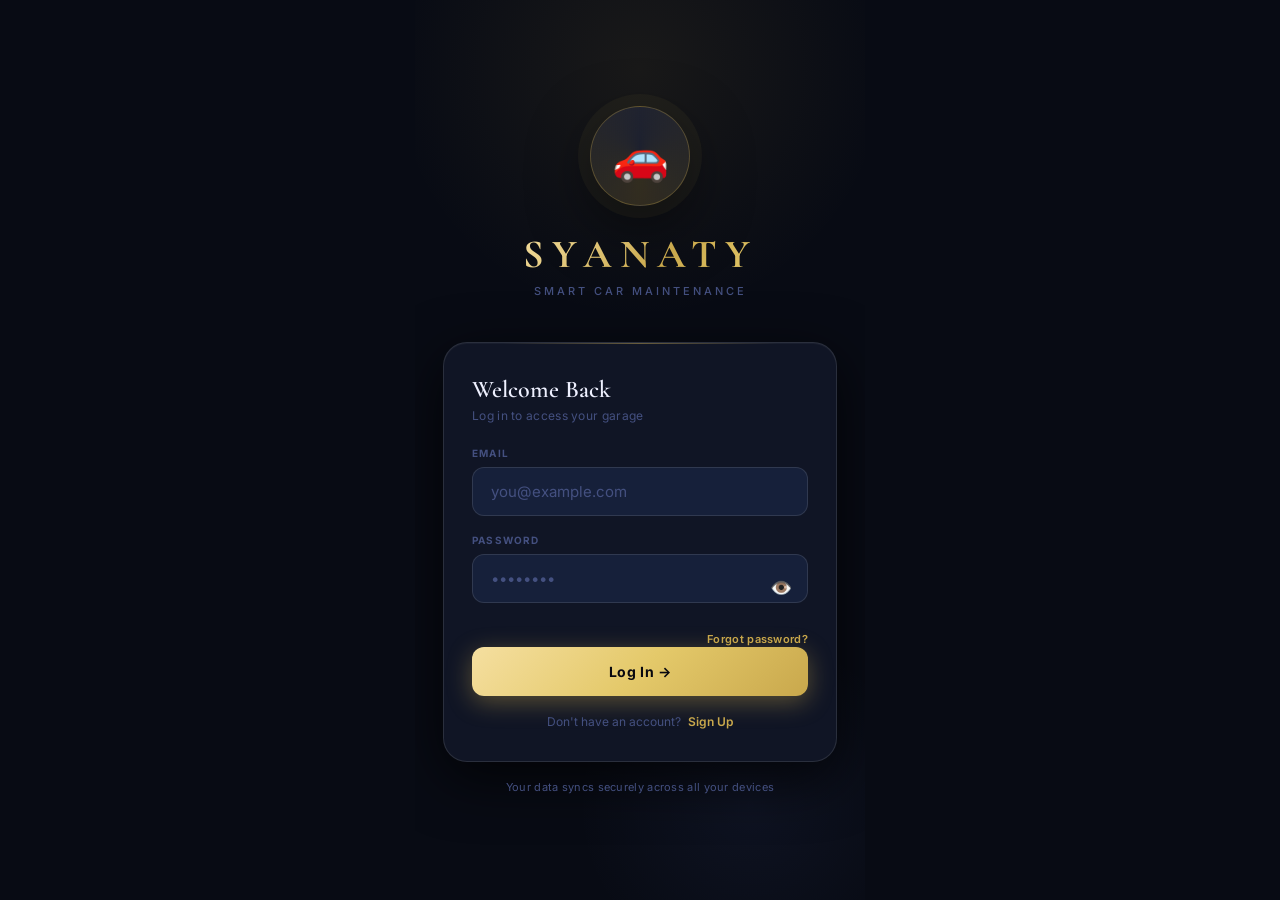
==== commit cf5df419: "change in front" ====
--- a/index.html
+++ b/index.html
@@ -38,7 +38,13 @@
     <input class="f-input" id="emailInput" type="email" placeholder="you@example.com" autocomplete="email">
 
     <label class="f-label">Password</label>
-    <input class="f-input" id="passwordInput" type="password" placeholder="••••••••" autocomplete="current-password">
+    <div style="position:relative">
+      <input class="f-input" id="passwordInput" type="password" placeholder="••••••••" autocomplete="current-password" style="padding-right:44px;width:100%">
+      <button type="button" onclick="togglePassVis()" id="passVisBtn" style="position:absolute;right:12px;top:50%;transform:translateY(-50%);background:none;border:none;cursor:pointer;font-size:18px;color:var(--txt3);line-height:1;padding:4px">👁️</button>
+    </div>
+    <div style="text-align:right;margin-top:6px">
+      <a href="#" onclick="showForgotPassword();return false;" style="font-size:11px;color:var(--gold);font-weight:600;text-decoration:none;letter-spacing:.3px">Forgot password?</a>
+    </div>
 
     <button class="btn-gold" id="authSubmitBtn" onclick="handleAuthSubmit()">Log In →</button>
 
@@ -51,6 +57,20 @@
     </div>
   </div>
   <div class="l-footer">Your data syncs securely across all your devices</div>
+</div>
+
+<!-- ══ LOADING OVERLAY ══ -->
+<div id="loadingOverlay" style="display:none;position:fixed;inset:0;z-index:500;background:var(--bg);flex-direction:column;align-items:center;justify-content:center;gap:20px">
+  <div style="position:relative;width:72px;height:72px">
+    <svg viewBox="0 0 72 72" style="width:72px;height:72px;animation:spin 1s linear infinite">
+      <circle cx="36" cy="36" r="28" fill="none" stroke="var(--bdr2)" stroke-width="5"/>
+      <circle cx="36" cy="36" r="28" fill="none" stroke="var(--gold)" stroke-width="5" stroke-linecap="round"
+        stroke-dasharray="50 126" stroke-dashoffset="0"/>
+    </svg>
+    <div style="position:absolute;inset:0;display:flex;align-items:center;justify-content:center;font-size:24px">🚗</div>
+  </div>
+  <div style="font-family:var(--serif);font-size:20px;font-weight:600;color:var(--txt)" id="loadingMsg">Loading your garage…</div>
+  <div style="font-size:12px;color:var(--txt3);letter-spacing:.5px">Please wait</div>
 </div>
 
 <!-- ══ EMAIL CONFIRMATION PENDING ══ -->
@@ -106,7 +126,7 @@
           <div class="pg-title">Parts Catalog</div>
           <div class="pg-sub">Replacement interval tracking</div>
         </div>
-        <button class="dev-btn" onclick="openDevPassword()">🛠️</button>
+        <button class="dev-btn" onclick="renderDevPanel();openModal('devModal')" title="Developer Panel">🛠️</button>
       </div>
       <div class="notice-banner">
         <span style="font-size:15px;flex-shrink:0;margin-top:1px">⚠️</span>
@@ -210,12 +230,13 @@
   <div class="modal-field"><label>Year</label><input class="modal-input" id="editCarYear" type="number" placeholder="2020"></div>
   <div class="modal-field">
     <label>Vehicle Icon</label>
-    <div style="display:flex;align-items:center;gap:14px;margin-top:6px">
-      <span id="selectedEmoji" style="font-size:34px">🚗</span>
-      <div style="display:flex;gap:10px;flex-wrap:wrap">
-        ${['🚗','🚙','🚕','🏎️','🚐','🚌','🛻','🚓'].map(e=>`<button onclick="selectEmoji('${e}')" style="font-size:24px;background:none;border:none;cursor:pointer;transition:transform .15s" onmouseover="this.style.transform='scale(1.3)'" onmouseout="this.style.transform='scale(1)'">${e}</button>`).join('')}
-      </div>
-    </div>
+    <div style="display:flex;align-items:center;gap:12px;margin-bottom:12px">
+      <div id="selectedEmojiWrap" style="width:52px;height:52px;border-radius:14px;background:var(--gold-a);border:2px solid var(--gold-b);display:flex;align-items:center;justify-content:center;flex-shrink:0">
+        <span id="selectedEmoji" style="font-size:30px">🚗</span>
+      </div>
+      <div style="font-size:12px;color:var(--txt3);line-height:1.6">Tap any icon below<br>to select your vehicle type</div>
+    </div>
+    <div id="iconGrid" style="display:grid;grid-template-columns:repeat(6,1fr);gap:8px;max-height:200px;overflow-y:auto;padding:4px 2px"></div>
   </div>
   <div class="modal-actions">
     <button class="btn-ms" onclick="closeModal('carModal')">Cancel</button>
@@ -248,16 +269,7 @@
   </div>
 </div></div>
 
-<!-- MODAL: Dev Password -->
-<div class="modal-ov" id="devPwModal"><div class="modal">
-  <span class="modal-handle"></span>
-  <div class="modal-title">🛠️ Developer Access</div>
-  <div class="modal-field"><label>Password</label><input class="modal-input" id="devPwInput" type="password" placeholder="Enter password"></div>
-  <div class="modal-actions">
-    <button class="btn-ms" onclick="closeModal('devPwModal')">Cancel</button>
-    <button class="btn-mp" onclick="checkDevPassword()">Unlock</button>
-  </div>
-</div></div>
+<!-- Dev Password Modal removed — panel is now open access (item #5) -->
 
 <!-- MODAL: Dev Panel -->
 <div class="modal-ov" id="devModal"><div class="modal">
@@ -367,21 +379,21 @@
 };
 
 const DEFAULT_PARTS_SEED = [
-  {name:'Engine Oil',           interval_km:5000,  interval_months:3,  cost_new:350},
-  {name:'Oil Filter',           interval_km:5000,  interval_months:3,  cost_new:80},
-  {name:'Air Filter',           interval_km:15000, interval_months:12, cost_new:150},
-  {name:'Cabin Air Filter',     interval_km:15000, interval_months:12, cost_new:120},
-  {name:'Spark Plugs',          interval_km:30000, interval_months:24, cost_new:600},
-  {name:'Brake Pads (Front)',   interval_km:30000, interval_months:24, cost_new:800},
-  {name:'Brake Pads (Rear)',    interval_km:50000, interval_months:36, cost_new:600},
-  {name:'Timing Belt',          interval_km:60000, interval_months:48, cost_new:2500},
-  {name:'Coolant',              interval_km:40000, interval_months:24, cost_new:400},
-  {name:'Transmission Fluid',   interval_km:60000, interval_months:48, cost_new:900},
-  {name:'Brake Fluid',          interval_km:40000, interval_months:24, cost_new:250},
-  {name:'Battery',              interval_km:80000, interval_months:48, cost_new:3000},
-  {name:'Tire Rotation',        interval_km:10000, interval_months:6,  cost_new:200},
-  {name:'Wipers',               interval_km:20000, interval_months:12, cost_new:200},
-  {name:'Power Steering Fluid', interval_km:50000, interval_months:36, cost_new:300},
+  {name:'Engine Oil (زيت المحرك)',           interval_km:5000,  interval_months:3,  cost_new:350},
+  {name:'Oil Filter (فلتر الزيت)',           interval_km:5000,  interval_months:3,  cost_new:80},
+  {name:'Air Filter (فلتر الهواء)',           interval_km:15000, interval_months:12, cost_new:150},
+  {name:'Cabin Air Filter (فلتر هواء الكابينة)', interval_km:15000, interval_months:12, cost_new:120},
+  {name:'Spark Plugs (شمعات الإشعال)',          interval_km:30000, interval_months:24, cost_new:600},
+  {name:'Brake Pads Front (تيل الفرامل الأمامي)', interval_km:30000, interval_months:24, cost_new:800},
+  {name:'Brake Pads Rear (تيل الفرامل الخلفي)',  interval_km:50000, interval_months:36, cost_new:600},
+  {name:'Timing Belt (سير التايمنج)',          interval_km:60000, interval_months:48, cost_new:2500},
+  {name:'Coolant (سائل التبريد)',              interval_km:40000, interval_months:24, cost_new:400},
+  {name:'Transmission Fluid (زيت الجيربوكس)', interval_km:60000, interval_months:48, cost_new:900},
+  {name:'Brake Fluid (زيت الفرامل)',          interval_km:40000, interval_months:24, cost_new:250},
+  {name:'Battery (بطارية)',              interval_km:80000, interval_months:48, cost_new:3000},
+  {name:'Tire Rotation (تدوير الإطارات)',        interval_km:10000, interval_months:6,  cost_new:200},
+  {name:'Wipers (ماسحات الزجاج)',               interval_km:20000, interval_months:12, cost_new:200},
+  {name:'Power Steering Fluid (زيت الدريكسيون)', interval_km:50000, interval_months:36, cost_new:300},
 ];
 
 function ds(offset=0) {
@@ -500,8 +512,7 @@
         // Email confirmation not required on this Supabase project — log straight in
         session = { access_token: result.access_token, refresh_token: result.refresh_token, user_id: result.user_id, email: result.email };
         saveSession(session);
-        await seedDefaultParts(); // first-time setup
-        await bootApp();
+        await bootApp(); // bootApp seeds the default catalog automatically for empty accounts
       } else {
         // Email confirmation required — show the pending screen
         document.getElementById('confirmEmailDisplay').textContent = email;
@@ -539,15 +550,14 @@
   }, '👋');
 }
 
-// Seeds the default 15-part catalog for a brand-new account (one-time, after first signup)
+// Seeds the default 15-part catalog for an account with an empty catalog
+// (brand-new signups, or legacy/manually-created accounts with no parts yet)
 async function seedDefaultParts(){
+  if (!car || !car.id) return;
   try {
-    const cars = await api('/cars');
-    const myCar = cars[0];
-    if (!myCar) return;
     for (const p of DEFAULT_PARTS_SEED) {
       await api('/parts', { method:'POST', body:{
-        car_id: myCar.id,
+        car_id: car.id,
         name: p.name,
         interval_km: p.interval_km,
         interval_months: p.interval_months,
@@ -567,20 +577,31 @@
 async function bootApp(){
   document.getElementById('loginScreen').style.display='none';
   document.getElementById('confirmScreen').style.display='none';
+  showLoading('Loading your garage…');
   try {
     const cars = await api('/cars');
     if (!cars.length) {
       // Edge case: account exists but has no car yet (shouldn't normally happen)
       const created = await api('/cars', { method:'POST', body:{ name:'My Car', year:2020, emoji:'🚗', odometer:0 } });
       car = created;
-      await seedDefaultParts();
     } else {
       car = cars[0];
     }
-    await Promise.all([ loadParts(), loadHistory() ]);
+    await loadParts();
+    // Edge case: account/car exists but the parts catalog is empty
+    // (e.g. accounts created before catalog-seeding existed, or the car was
+    // created without going through the normal signup flow). Seed once here
+    // too, so nobody is ever stuck looking at an empty Catalog tab.
+    if (!parts.length) {
+      await seedDefaultParts();
+      await loadParts();
+    }
+    await loadHistory();
+    hideLoading();
     document.getElementById('mainApp').style.display='flex';
     renderAll();
   } catch (e) {
+    hideLoading();
     showToast(e.message || 'Could not load your data. Please try again.', 'error');
     // If the token is bad/expired, send back to login
     if (String(e.message).toLowerCase().includes('expired') || String(e.message).toLowerCase().includes('invalid')) {
@@ -728,13 +749,15 @@
   }).join('');
 }
 
-function svg(pct,size=80,fs='11'){
+function svg(pct,size=80,fs='13'){
   const r=(size-10)/2, circ=2*Math.PI*r, off=circ*(1-pct/100);
   const c=pct<15?'var(--red)':pct<30?'var(--amber)':'var(--green)';
+  // Auto-scale font size for small circles
+  const autoFs = size < 60 ? '12' : size < 100 ? fs : '20';
   return `<svg width="${size}" height="${size}" viewBox="0 0 ${size} ${size}" class="circ-svg">
     <circle class="circ-bg" cx="${size/2}" cy="${size/2}" r="${r}"/>
     <circle class="circ-fg" cx="${size/2}" cy="${size/2}" r="${r}" stroke="${c}" stroke-dasharray="${circ}" stroke-dashoffset="${off}"/>
-    <text class="circ-txt" x="${size/2}" y="${size/2+4}" text-anchor="middle" fill="${c}" font-size="${fs}" font-weight="700">${pct.toFixed(0)}%</text>
+    <text class="circ-txt" x="${size/2}" y="${size/2+5}" text-anchor="middle" fill="${c}" font-size="${autoFs}" font-weight="800">${pct.toFixed(0)}%</text>
   </svg>`;
 }
 
@@ -957,6 +980,7 @@
   document.getElementById('selectedEmoji').textContent=car.emoji;
   tempEmoji=car.emoji;
   openModal('carModal');
+  setTimeout(()=>{ buildIconGrid(); selectEmoji(car.emoji); }, 50);
 }
 function selectEmoji(e){ tempEmoji=e; document.getElementById('selectedEmoji').textContent=e; }
 async function saveCarDetails(){
@@ -1022,12 +1046,7 @@
 // ══════════════════════════════════════════
 //  DEV PANEL
 // ══════════════════════════════════════════
-function openDevPassword(){ document.getElementById('devPwInput').value=''; openModal('devPwModal'); }
-function checkDevPassword(){
-  if(document.getElementById('devPwInput').value==='12345'){
-    closeModal('devPwModal'); renderDevPanel(); openModal('devModal');
-  } else { showToast('Incorrect password','error'); document.getElementById('devPwInput').value=''; }
-}
+// #5 — Dev panel password removed; panel opens directly via the 🛠️ button
 function renderDevPanel(){
   document.getElementById('devPartsList').innerHTML=parts.map(p=>`
     <div class="dev-part-item">
@@ -1135,6 +1154,93 @@
 // ══════════════════════════════════════════
 //  UTILS
 // ══════════════════════════════════════════
+
+// ══════════════════════════════════════════
+//  #9 — PASSWORD VISIBILITY TOGGLE
+// ══════════════════════════════════════════
+function togglePassVis(){
+  const inp = document.getElementById('passwordInput');
+  const btn = document.getElementById('passVisBtn');
+  if(inp.type === 'password'){ inp.type='text'; btn.textContent='🙈'; }
+  else { inp.type='password'; btn.textContent='👁️'; }
+}
+
+// ══════════════════════════════════════════
+//  #10 — LOADING OVERLAY
+// ══════════════════════════════════════════
+function showLoading(msg='Loading your garage…'){
+  const ov = document.getElementById('loadingOverlay');
+  document.getElementById('loadingMsg').textContent = msg;
+  ov.style.display = 'flex';
+}
+function hideLoading(){
+  document.getElementById('loadingOverlay').style.display = 'none';
+}
+
+// ══════════════════════════════════════════
+//  #3/#8 — CAR ICON GRID
+// ══════════════════════════════════════════
+const CAR_ICONS = [
+  // Sedans & Hatchbacks
+  {e:'🚗', label:'Sedan'},
+  {e:'🚙', label:'SUV'},
+  {e:'🚕', label:'Taxi'},
+  {e:'🏎️', label:'Sports'},
+  {e:'🚓', label:'Police'},
+  {e:'🚑', label:'Ambulance'},
+  {e:'🚒', label:'Fire'},
+  {e:'🛻', label:'Pickup'},
+  {e:'🚐', label:'Van'},
+  {e:'🚌', label:'Bus'},
+  {e:'🚎', label:'Trolley'},
+  {e:'🚂', label:'Train'},
+  {e:'🚁', label:'Heli'},
+  {e:'⛵', label:'Boat'},
+  {e:'🛵', label:'Scooter'},
+  {e:'🏍️', label:'Bike'},
+  {e:'🚜', label:'Tractor'},
+  {e:'🚛', label:'Truck'},
+  {e:'🛺', label:'Tuk-tuk'},
+  {e:'🚤', label:'Speed Boat'},
+  {e:'✈️', label:'Plane'},
+  {e:'🚀', label:'Rocket'},
+  {e:'🛸', label:'UFO'},
+  {e:'🐪', label:'Camel'},
+];
+
+function buildIconGrid(){
+  const grid = document.getElementById('iconGrid');
+  if(!grid) return;
+  grid.innerHTML = CAR_ICONS.map(({e,label}) => `
+    <button type="button" class="icon-grid-btn" onclick="selectEmoji('${e}')" title="${label}">
+      <span style="font-size:26px;line-height:1">${e}</span>
+      <span style="font-size:9px;color:var(--txt3);margin-top:3px;font-weight:600;letter-spacing:.3px">${label}</span>
+    </button>`).join('');
+}
+
+function selectEmoji(e){
+  tempEmoji = e;
+  const el = document.getElementById('selectedEmoji');
+  if(el) el.textContent = e;
+  // highlight selected
+  document.querySelectorAll('.icon-grid-btn').forEach(btn => {
+    btn.style.background = btn.querySelector('span').textContent === e
+      ? 'var(--gold-a)' : 'var(--surf2)';
+    btn.style.borderColor = btn.querySelector('span').textContent === e
+      ? 'var(--gold)' : 'var(--bdr)';
+  });
+}
+
+// ══════════════════════════════════════════
+//  #2 — FORGOT PASSWORD (UI only — backend item)
+// ══════════════════════════════════════════
+function showForgotPassword(){
+  const email = document.getElementById('emailInput').value.trim();
+  showToast(email
+    ? 'Password reset — coming soon! (backend item #2)'
+    : 'Enter your email first, then tap Forgot password', 'info');
+}
+
 function fmt(n){ return Number(n||0).toLocaleString('en-EG'); }
 document.getElementById('passwordInput').addEventListener('keydown',e=>{if(e.key==='Enter')handleAuthSubmit();});
 document.getElementById('emailInput').addEventListener('keydown',e=>{if(e.key==='Enter')document.getElementById('passwordInput').focus();});
--- a/styles.css
+++ b/styles.css
@@ -387,7 +387,7 @@
 ══════════════════════════════════════════ */
 .part-card {
   background:var(--surf); border-radius:var(--r-sm);
-  padding:18px 16px; margin-bottom:10px;
+  padding:12px 14px; margin-bottom:8px;
   border:1px solid var(--bdr);
   cursor:pointer; position:relative; overflow:hidden;
   transition:transform .15s, border-color .2s, box-shadow .2s;
@@ -401,22 +401,22 @@
 .part-card.urgent { --p-accent:var(--red); border-color:rgba(255,92,122,.18); }
 .part-card.warning{ --p-accent:var(--amber); border-color:rgba(245,158,11,.15); }
 .part-card:hover { transform:translateY(-2px); box-shadow:var(--sh); border-color:var(--bdr2); }
-.part-hdr { display:flex; align-items:center; justify-content:space-between; margin-bottom:14px; padding-left:8px; }
-.part-name { font-size:14px; font-weight:700; color:var(--txt); }
-.part-badge { font-size:9px; font-weight:700; padding:3px 9px; border-radius:20px; text-transform:uppercase; letter-spacing:.8px; }
+.part-hdr { display:flex; align-items:center; justify-content:space-between; margin-bottom:10px; padding-left:8px; }
+.part-name { font-size:13px; font-weight:700; color:var(--txt); line-height:1.3; }
+.part-badge { font-size:9px; font-weight:700; padding:2px 8px; border-radius:20px; text-transform:uppercase; letter-spacing:.8px; flex-shrink:0; }
 .bg-good  { background:var(--green-a); color:var(--green); }
 .bg-warn  { background:var(--amber-a); color:var(--amber); }
 .bg-crit  { background:var(--red-a);   color:var(--red); }
-.part-body { display:flex; align-items:center; gap:14px; padding-left:8px; }
-.part-info { flex:1; display:flex; flex-direction:column; gap:6px; }
+.part-body { display:flex; align-items:center; gap:10px; padding-left:8px; }
+.part-info { flex:1; display:flex; flex-direction:column; gap:4px; }
 .part-row  { display:flex; justify-content:space-between; align-items:center; }
-.pr-lbl { font-size:10px; color:var(--txt3); text-transform:uppercase; letter-spacing:.5px; }
-.pr-val { font-size:12px; font-weight:600; color:var(--txt2); }
+.pr-lbl { font-size:9px; color:var(--txt3); text-transform:uppercase; letter-spacing:.5px; }
+.pr-val { font-size:11px; font-weight:600; color:var(--txt2); }
 .replace-btn {
-  width:100%; margin-top:14px; padding:10px; margin-left:8px;
+  width:100%; margin-top:10px; padding:8px; margin-left:8px;
   border-radius:var(--r-xs); border:1px solid var(--bdr2);
   background:var(--surf2); color:var(--txt2);
-  font-family:var(--sans); font-size:12px; font-weight:600;
+  font-family:var(--sans); font-size:11px; font-weight:600;
   cursor:pointer; display:flex; align-items:center; justify-content:center; gap:6px;
   letter-spacing:.3px; transition:all .2s;
 }
@@ -424,12 +424,12 @@
 .replace-btn.crit:hover { background:var(--red); color:white; border-color:var(--red); }
 
 /* ══════════════════════════════════════════
-   SVG CIRCLES
+   SVG CIRCLES — item #4: larger, bolder text inside
 ══════════════════════════════════════════ */
 .circ-svg { transform:rotate(-90deg); }
 .circ-bg  { fill:none; stroke:var(--bdr2); stroke-width:5; }
 .circ-fg  { fill:none; stroke-width:5; stroke-linecap:round; transition:stroke-dashoffset 1s cubic-bezier(.4,0,.2,1); }
-.circ-txt { transform:rotate(90deg); font-family:var(--sans); }
+.circ-txt { transform:rotate(90deg); font-family:var(--sans); font-weight:800; }
 
 /* ══════════════════════════════════════════
    HISTORY
@@ -768,3 +768,28 @@
 ::-webkit-scrollbar { width:3px; }
 ::-webkit-scrollbar-track { background:transparent; }
 ::-webkit-scrollbar-thumb { background:var(--bdr2); border-radius:2px; }
+
+/* ══════════════════════════════════════════
+   #10 — LOADING SPINNER ANIMATION
+══════════════════════════════════════════ */
+@keyframes spin {
+  from { transform: rotate(0deg); }
+  to   { transform: rotate(360deg); }
+}
+
+/* ══════════════════════════════════════════
+   #3/#8 — CAR ICON GRID
+══════════════════════════════════════════ */
+.icon-grid-btn {
+  display:flex; flex-direction:column; align-items:center; justify-content:center;
+  gap:3px; padding:8px 4px; border-radius:var(--r-xs);
+  background:var(--surf2); border:1.5px solid var(--bdr);
+  cursor:pointer; transition:all .15s; aspect-ratio:1;
+}
+.icon-grid-btn:hover { background:var(--gold-a); border-color:var(--gold-b); transform:scale(1.08); }
+.icon-grid-btn:active { transform:scale(.96); }
+
+/* ══════════════════════════════════════════
+   #9 — PASSWORD FIELD WRAPPER (override width)
+══════════════════════════════════════════ */
+#passwordInput { width:100% !important; }
